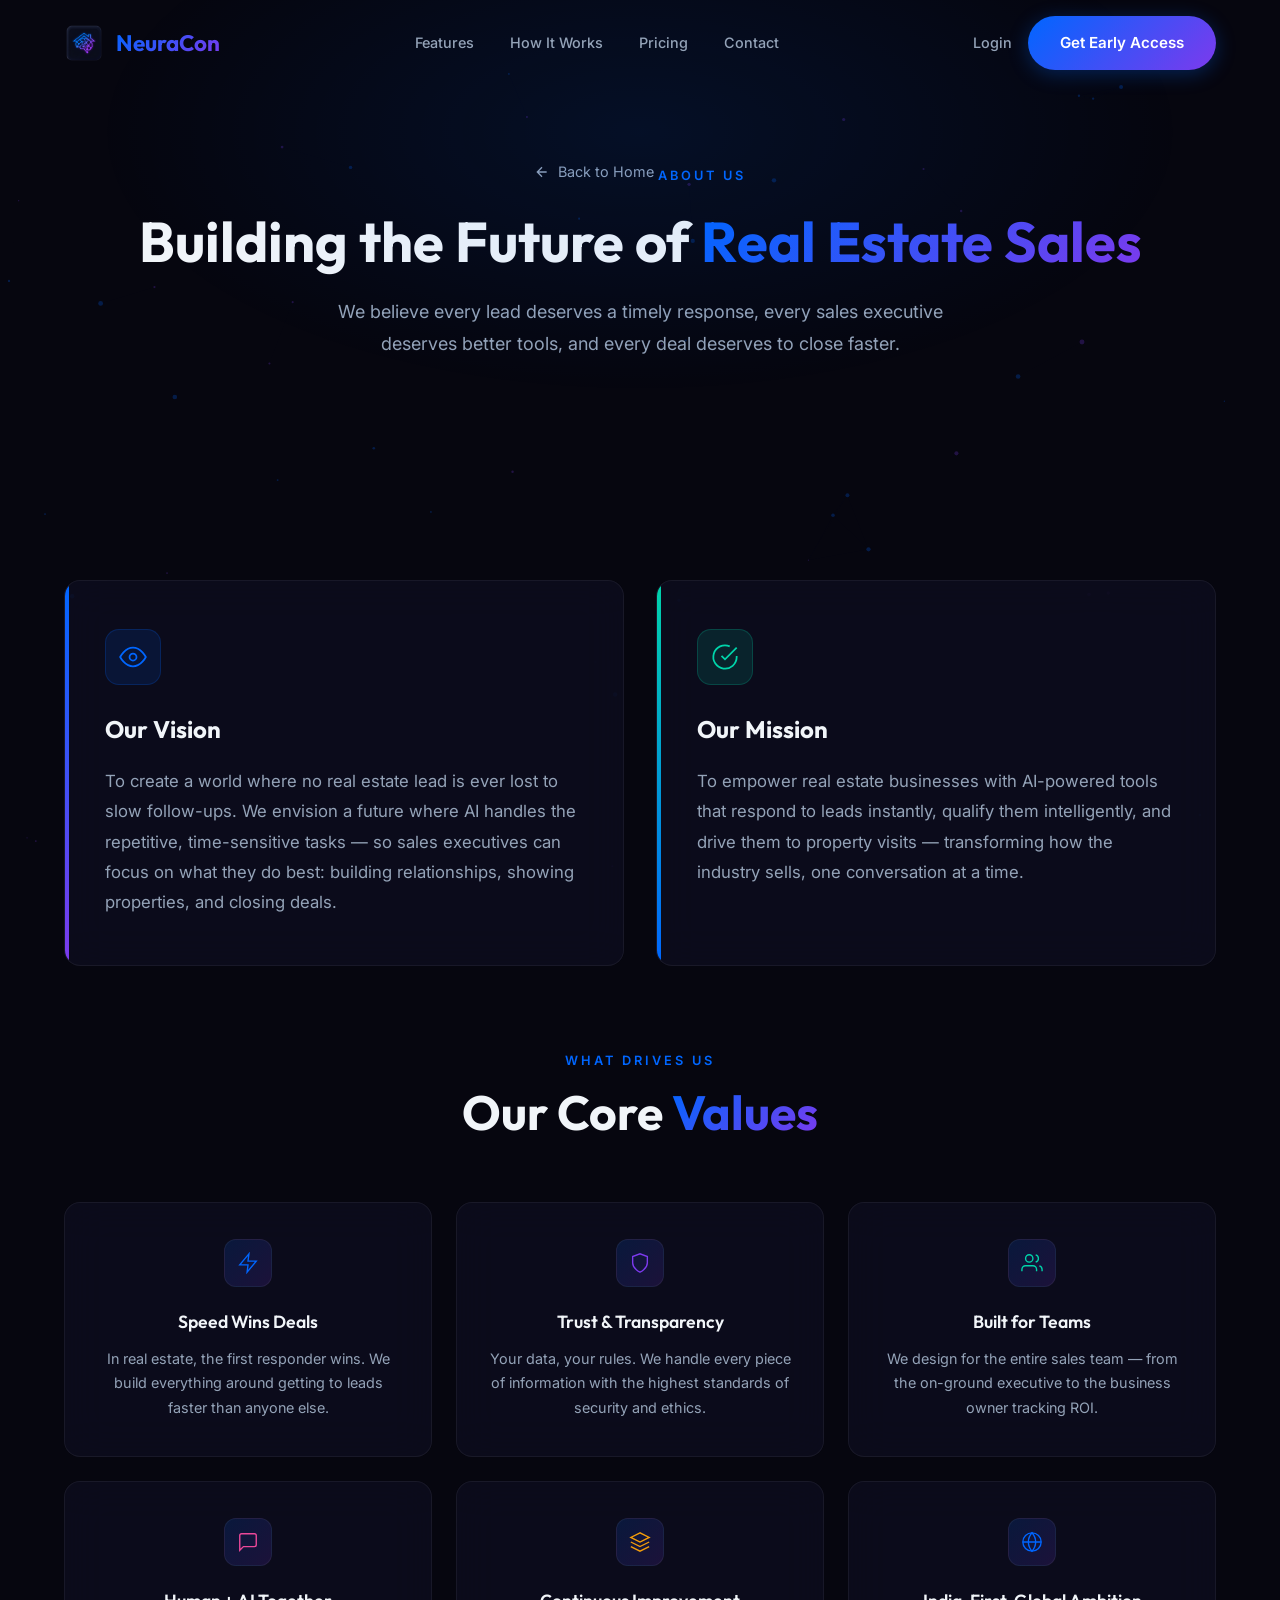
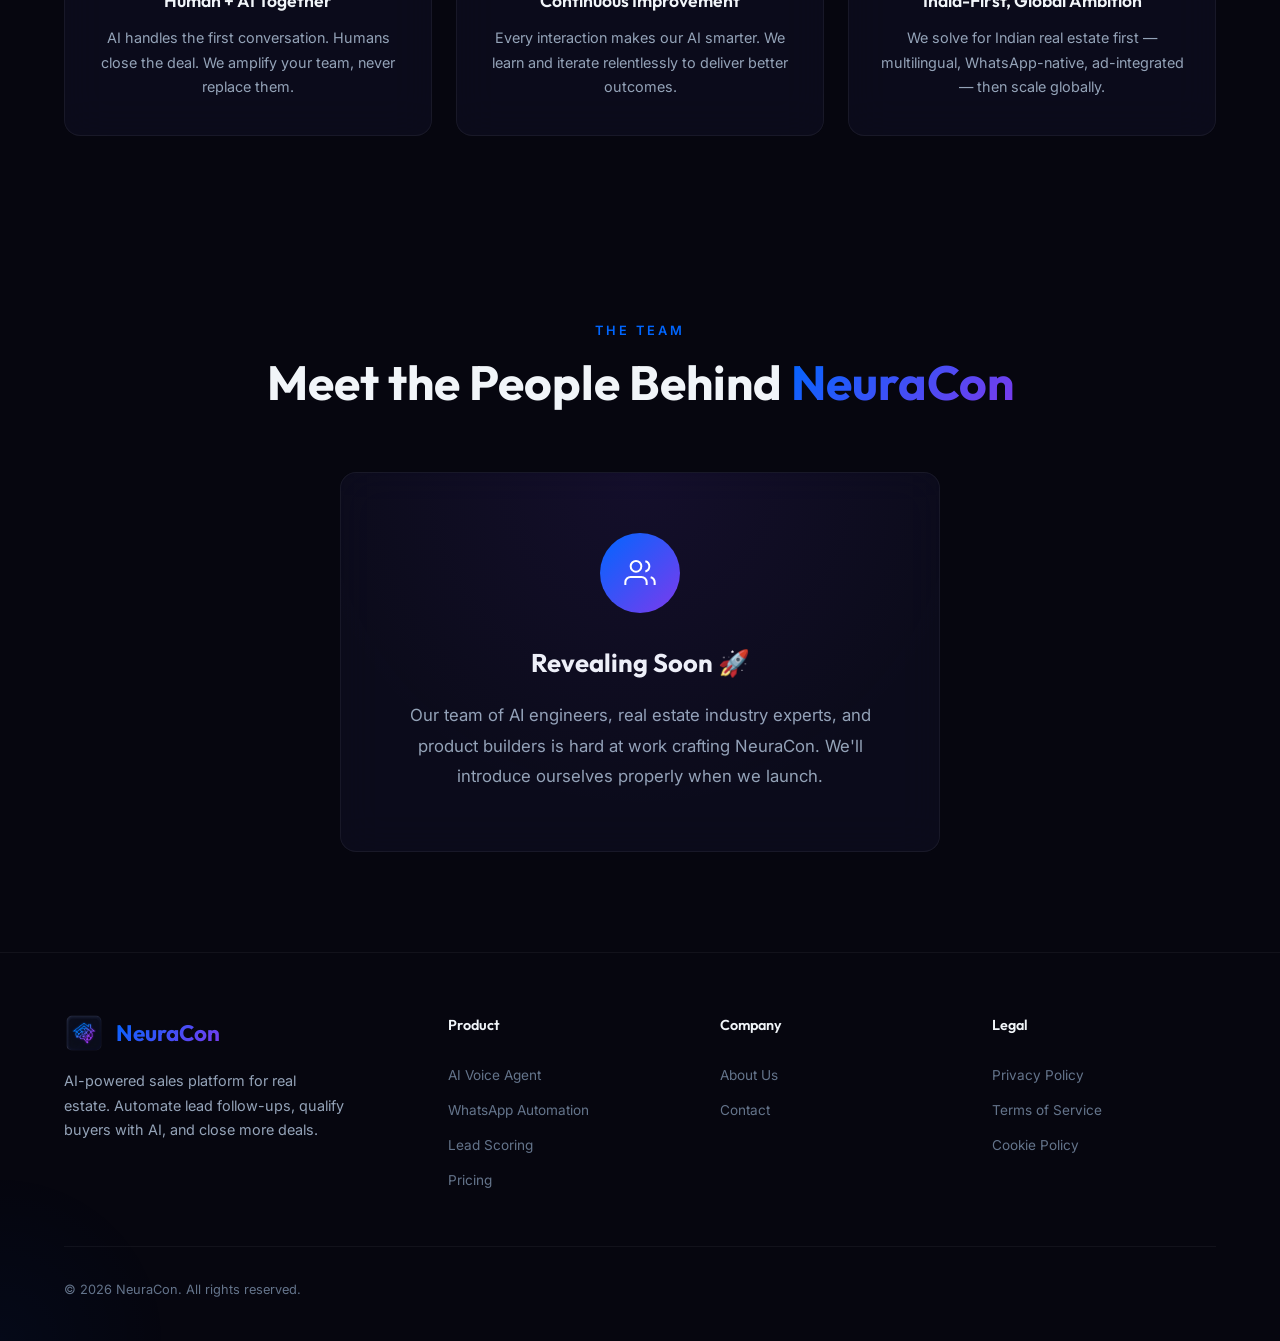
==== WebLanding/about.html @ cacf078b "v0.3 - added About Us, Privacy Policy, Terms, Cookie Policy pages, Formspree waitlist, Instagram ico" ====
<!DOCTYPE html>
<html lang="en">
<head>
  <meta charset="UTF-8">
  <meta name="viewport" content="width=device-width, initial-scale=1.0">
  <title>About Us — NeuraCon</title>
  <meta name="description" content="Learn about NeuraCon's vision, mission, and the team building the future of AI-powered real estate sales.">
  <meta name="theme-color" content="#06060f">
  <link rel="icon" type="image/png" href="assets/images/favicon.png">
  <link rel="preconnect" href="https://fonts.googleapis.com">
  <link rel="preconnect" href="https://fonts.gstatic.com" crossorigin>
  <link href="https://fonts.googleapis.com/css2?family=Inter:wght@400;500;600;700;800&family=Outfit:wght@400;500;600;700;800&display=swap" rel="stylesheet">
  <link rel="stylesheet" href="index.css">
  <style>
    .page-hero {
      padding: 160px 0 80px;
      text-align: center;
      position: relative;
      z-index: 2;
    }
    .page-hero::before {
      content: '';
      position: absolute;
      inset: 0;
      background: radial-gradient(ellipse at 50% 30%, rgba(0, 102, 255, 0.1) 0%, transparent 60%);
      pointer-events: none;
    }
    .about-section {
      padding: 80px 0;
      position: relative;
      z-index: 2;
    }
    .vm-grid {
      display: grid;
      grid-template-columns: 1fr 1fr;
      gap: 32px;
      margin-top: 60px;
    }
    .vm-card {
      padding: 48px 40px;
      position: relative;
      overflow: hidden;
    }
    .vm-card::before {
      content: '';
      position: absolute;
      top: 0;
      left: 0;
      width: 4px;
      height: 100%;
      border-radius: 2px;
    }
    .vm-card.vision::before {
      background: linear-gradient(180deg, var(--accent-blue), var(--accent-purple));
    }
    .vm-card.mission::before {
      background: linear-gradient(180deg, var(--accent-teal), var(--accent-blue));
    }
    .vm-icon {
      width: 56px;
      height: 56px;
      border-radius: 14px;
      display: flex;
      align-items: center;
      justify-content: center;
      margin-bottom: 24px;
    }
    .vm-card.vision .vm-icon {
      background: rgba(0, 102, 255, 0.12);
      border: 1px solid rgba(0, 102, 255, 0.2);
    }
    .vm-card.mission .vm-icon {
      background: rgba(0, 212, 170, 0.12);
      border: 1px solid rgba(0, 212, 170, 0.2);
    }
    .vm-card h3 {
      font-family: var(--font-display);
      font-size: 1.5rem;
      font-weight: 700;
      margin-bottom: 16px;
    }
    .vm-card p {
      color: var(--text-secondary);
      line-height: 1.8;
      font-size: 1.05rem;
    }
    .values-grid {
      display: grid;
      grid-template-columns: repeat(3, 1fr);
      gap: 24px;
      margin-top: 60px;
    }
    .value-card {
      padding: 36px 28px;
      text-align: center;
    }
    .value-icon {
      width: 48px;
      height: 48px;
      border-radius: 12px;
      background: var(--gradient-glow);
      border: 1px solid var(--bg-glass-border);
      display: flex;
      align-items: center;
      justify-content: center;
      margin: 0 auto 20px;
    }
    .value-card h4 {
      font-family: var(--font-display);
      font-size: 1.1rem;
      font-weight: 600;
      margin-bottom: 10px;
    }
    .value-card p {
      color: var(--text-secondary);
      font-size: 0.9rem;
      line-height: 1.7;
    }
    .team-section {
      padding: 100px 0;
      text-align: center;
      position: relative;
      z-index: 2;
    }
    .team-reveal-card {
      max-width: 600px;
      margin: 60px auto 0;
      padding: 60px 48px;
      text-align: center;
      position: relative;
      overflow: hidden;
    }
    .team-reveal-card::before {
      content: '';
      position: absolute;
      inset: 0;
      background: radial-gradient(circle at 50% 0%, rgba(124, 58, 237, 0.08) 0%, transparent 70%);
      pointer-events: none;
    }
    .team-pulse {
      width: 80px;
      height: 80px;
      border-radius: 50%;
      background: var(--gradient-primary);
      display: flex;
      align-items: center;
      justify-content: center;
      margin: 0 auto 28px;
      position: relative;
      animation: pulse 2s infinite;
    }
    .team-pulse svg {
      color: white;
    }
    .team-reveal-card h3 {
      font-family: var(--font-display);
      font-size: 1.6rem;
      font-weight: 700;
      margin-bottom: 16px;
    }
    .team-reveal-card p {
      color: var(--text-secondary);
      line-height: 1.8;
      font-size: 1.05rem;
    }
    .team-cta {
      margin-top: 32px;
    }
    .back-link {
      display: inline-flex;
      align-items: center;
      gap: 8px;
      color: var(--text-secondary);
      font-size: 0.9rem;
      margin-bottom: 24px;
      transition: var(--transition-fast);
    }
    .back-link:hover {
      color: var(--text-primary);
    }
    @media (max-width: 768px) {
      .vm-grid, .values-grid {
        grid-template-columns: 1fr;
      }
    }
  </style>
</head>
<body>

  <canvas id="particles-canvas"></canvas>

  <!-- NAVBAR -->
  <nav class="navbar" id="navbar">
    <div class="container">
      <a href="index.html" class="navbar-logo">
        <img src="assets/images/favicon.png" alt="NeuraCon Icon">
        <span class="gradient-text">NeuraCon</span>
      </a>
      <div class="nav-links" id="navLinks">
        <a href="index.html#features">Features</a>
        <a href="index.html#how-it-works">How It Works</a>
        <a href="index.html#pricing">Pricing</a>
        <a href="index.html#contact">Contact</a>
      </div>
      <div class="nav-cta">
        <a href="login.html" class="nav-login">Login</a>
        <a href="index.html#waitlist" class="btn btn-primary btn-sm">Get Early Access</a>
      </div>
      <div class="hamburger" id="hamburger" onclick="toggleMobile()">
        <span></span><span></span><span></span>
      </div>
    </div>
  </nav>

  <!-- PAGE HERO -->
  <section class="page-hero">
    <div class="container">
      <a href="index.html" class="back-link">
        <svg width="16" height="16" fill="none" stroke="currentColor" stroke-width="2" viewBox="0 0 24 24"><path d="M19 12H5M12 19l-7-7 7-7"/></svg>
        Back to Home
      </a>
      <span class="section-label">About Us</span>
      <h1 class="section-title" style="font-size: clamp(2.2rem, 4.5vw, 3.5rem);">Building the Future of <span class="gradient-text">Real Estate Sales</span></h1>
      <p class="section-subtitle" style="margin: 0 auto; max-width: 640px;">
        We believe every lead deserves a timely response, every sales executive deserves better tools, and every deal deserves to close faster.
      </p>
    </div>
  </section>

  <!-- VISION & MISSION -->
  <section class="about-section">
    <div class="container">
      <div class="vm-grid">
        <div class="vm-card glass-card vision">
          <div class="vm-icon">
            <svg width="28" height="28" fill="none" stroke="#0066FF" stroke-width="1.5" viewBox="0 0 24 24"><path d="M1 12s4-8 11-8 11 8 11 8-4 8-11 8-11-8-11-8z"/><circle cx="12" cy="12" r="3"/></svg>
          </div>
          <h3>Our Vision</h3>
          <p>To create a world where no real estate lead is ever lost to slow follow-ups. We envision a future where AI handles the repetitive, time-sensitive tasks — so sales executives can focus on what they do best: building relationships, showing properties, and closing deals.</p>
        </div>

        <div class="vm-card glass-card mission">
          <div class="vm-icon">
            <svg width="28" height="28" fill="none" stroke="#00D4AA" stroke-width="1.5" viewBox="0 0 24 24"><path d="M22 11.08V12a10 10 0 11-5.93-9.14"/><path d="M22 4L12 14.01l-3-3"/></svg>
          </div>
          <h3>Our Mission</h3>
          <p>To empower real estate businesses with AI-powered tools that respond to leads instantly, qualify them intelligently, and drive them to property visits — transforming how the industry sells, one conversation at a time.</p>
        </div>
      </div>
    </div>
  </section>

  <!-- CORE VALUES -->
  <section class="about-section" style="padding-top: 0;">
    <div class="container">
      <div style="text-align: center;">
        <span class="section-label">What Drives Us</span>
        <h2 class="section-title">Our Core <span class="gradient-text">Values</span></h2>
      </div>

      <div class="values-grid">
        <div class="value-card glass-card">
          <div class="value-icon">
            <svg width="22" height="22" fill="none" stroke="#0066FF" stroke-width="1.5" viewBox="0 0 24 24"><path d="M13 2L3 14h9l-1 8 10-12h-9l1-8z"/></svg>
          </div>
          <h4>Speed Wins Deals</h4>
          <p>In real estate, the first responder wins. We build everything around getting to leads faster than anyone else.</p>
        </div>

        <div class="value-card glass-card">
          <div class="value-icon">
            <svg width="22" height="22" fill="none" stroke="#7C3AED" stroke-width="1.5" viewBox="0 0 24 24"><path d="M12 22s8-4 8-10V5l-8-3-8 3v7c0 6 8 10 8 10z"/></svg>
          </div>
          <h4>Trust & Transparency</h4>
          <p>Your data, your rules. We handle every piece of information with the highest standards of security and ethics.</p>
        </div>

        <div class="value-card glass-card">
          <div class="value-icon">
            <svg width="22" height="22" fill="none" stroke="#00D4AA" stroke-width="1.5" viewBox="0 0 24 24"><path d="M17 21v-2a4 4 0 00-4-4H5a4 4 0 00-4 4v2"/><circle cx="9" cy="7" r="4"/><path d="M23 21v-2a4 4 0 00-3-3.87M16 3.13a4 4 0 010 7.75"/></svg>
          </div>
          <h4>Built for Teams</h4>
          <p>We design for the entire sales team — from the on-ground executive to the business owner tracking ROI.</p>
        </div>

        <div class="value-card glass-card">
          <div class="value-icon">
            <svg width="22" height="22" fill="none" stroke="#EC4899" stroke-width="1.5" viewBox="0 0 24 24"><path d="M21 15a2 2 0 01-2 2H7l-4 4V5a2 2 0 012-2h14a2 2 0 012 2z"/></svg>
          </div>
          <h4>Human + AI Together</h4>
          <p>AI handles the first conversation. Humans close the deal. We amplify your team, never replace them.</p>
        </div>

        <div class="value-card glass-card">
          <div class="value-icon">
            <svg width="22" height="22" fill="none" stroke="#F59E0B" stroke-width="1.5" viewBox="0 0 24 24"><path d="M12 2L2 7l10 5 10-5-10-5zM2 17l10 5 10-5M2 12l10 5 10-5"/></svg>
          </div>
          <h4>Continuous Improvement</h4>
          <p>Every interaction makes our AI smarter. We learn and iterate relentlessly to deliver better outcomes.</p>
        </div>

        <div class="value-card glass-card">
          <div class="value-icon">
            <svg width="22" height="22" fill="none" stroke="#0066FF" stroke-width="1.5" viewBox="0 0 24 24"><path d="M12 22c5.523 0 10-4.477 10-10S17.523 2 12 2 2 6.477 2 12s4.477 10 10 10z"/><path d="M2 12h20M12 2a15.3 15.3 0 014 10 15.3 15.3 0 01-4 10 15.3 15.3 0 01-4-10 15.3 15.3 0 014-10z"/></svg>
          </div>
          <h4>India-First, Global Ambition</h4>
          <p>We solve for Indian real estate first — multilingual, WhatsApp-native, ad-integrated — then scale globally.</p>
        </div>
      </div>
    </div>
  </section>

  <!-- TEAM -->
  <section class="team-section">
    <div class="container">
      <span class="section-label">The Team</span>
      <h2 class="section-title">Meet the People Behind <span class="gradient-text">NeuraCon</span></h2>

      <div class="team-reveal-card glass-card">
        <div class="team-pulse">
          <svg width="32" height="32" fill="none" stroke="white" stroke-width="1.5" viewBox="0 0 24 24"><path d="M17 21v-2a4 4 0 00-4-4H5a4 4 0 00-4 4v2"/><circle cx="9" cy="7" r="4"/><path d="M23 21v-2a4 4 0 00-3-3.87M16 3.13a4 4 0 010 7.75"/></svg>
        </div>
        <h3>Revealing Soon 🚀</h3>
        <p>Our team of AI engineers, real estate industry experts, and product builders is hard at work crafting NeuraCon. We'll introduce ourselves properly when we launch.</p>
      </div>
    </div>
  </section>

  <!-- FOOTER -->
  <footer class="footer" id="contact">
    <div class="container">
      <div class="footer-grid">
        <div class="footer-brand">
          <a href="index.html" class="navbar-logo">
            <img src="assets/images/favicon.png" alt="NeuraCon Icon">
            <span class="gradient-text">NeuraCon</span>
          </a>
          <p>AI-powered sales platform for real estate. Automate lead follow-ups, qualify buyers with AI, and close more deals.</p>
        </div>
        <div class="footer-col">
          <h4>Product</h4>
          <a href="index.html#features">AI Voice Agent</a>
          <a href="index.html#features">WhatsApp Automation</a>
          <a href="index.html#features">Lead Scoring</a>
          <a href="index.html#pricing">Pricing</a>
        </div>
        <div class="footer-col">
          <h4>Company</h4>
          <a href="about.html">About Us</a>
          <a href="index.html#contact">Contact</a>
        </div>
        <div class="footer-col">
          <h4>Legal</h4>
          <a href="privacy.html">Privacy Policy</a>
          <a href="terms.html">Terms of Service</a>
          <a href="cookie.html">Cookie Policy</a>
        </div>
      </div>
      <div class="footer-bottom">
        <p>&copy; 2026 NeuraCon. All rights reserved.</p>
      </div>
    </div>
  </footer>

  <script src="script.js"></script>
</body>
</html>
---- WebLanding/index.css ----
/* ================================================
   NeuraCon Landing Page — Design System & Styles
   ================================================ */

/* ---- CSS Reset & Base ---- */
*, *::before, *::after {
  margin: 0;
  padding: 0;
  box-sizing: border-box;
}

:root {
  /* Colors */
  --bg-primary: #06060f;
  --bg-secondary: #0d0d1a;
  --bg-card: rgba(15, 15, 35, 0.6);
  --bg-card-hover: rgba(25, 25, 55, 0.8);
  --bg-glass: rgba(255, 255, 255, 0.03);
  --bg-glass-border: rgba(255, 255, 255, 0.06);

  --accent-blue: #0066FF;
  --accent-purple: #7C3AED;
  --accent-teal: #00D4AA;
  --accent-pink: #EC4899;

  --gradient-primary: linear-gradient(135deg, #0066FF, #7C3AED);
  --gradient-glow: linear-gradient(135deg, rgba(0, 102, 255, 0.15), rgba(124, 58, 237, 0.15));
  --gradient-teal: linear-gradient(135deg, #00D4AA, #0066FF);
  --gradient-hero: radial-gradient(ellipse at 30% 20%, rgba(0, 102, 255, 0.12) 0%, transparent 50%),
                    radial-gradient(ellipse at 70% 60%, rgba(124, 58, 237, 0.08) 0%, transparent 50%);

  --text-primary: #F1F5F9;
  --text-secondary: #94A3B8;
  --text-muted: #64748B;
  --text-accent: #818CF8;

  /* Typography */
  --font-main: 'Inter', -apple-system, BlinkMacSystemFont, sans-serif;
  --font-display: 'Outfit', 'Inter', sans-serif;

  /* Spacing */
  --section-gap: 120px;
  --container-width: 1200px;
  --border-radius: 16px;
  --border-radius-sm: 8px;
  --border-radius-lg: 24px;

  /* Transitions */
  --transition-fast: 0.2s cubic-bezier(0.4, 0, 0.2, 1);
  --transition-smooth: 0.4s cubic-bezier(0.4, 0, 0.2, 1);
  --transition-spring: 0.6s cubic-bezier(0.34, 1.56, 0.64, 1);
}

html {
  scroll-behavior: smooth;
  font-size: 16px;
}

body {
  font-family: var(--font-main);
  background: var(--bg-primary);
  color: var(--text-primary);
  line-height: 1.7;
  overflow-x: hidden;
  -webkit-font-smoothing: antialiased;
  -moz-osx-font-smoothing: grayscale;
}

a {
  color: inherit;
  text-decoration: none;
}

img {
  max-width: 100%;
  display: block;
}

ul { list-style: none; }

/* ---- Utility ---- */
.container {
  max-width: var(--container-width);
  margin: 0 auto;
  padding: 0 24px;
}

.gradient-text {
  background: var(--gradient-primary);
  -webkit-background-clip: text;
  -webkit-text-fill-color: transparent;
  background-clip: text;
}

.section-label {
  font-size: 0.8rem;
  font-weight: 600;
  letter-spacing: 3px;
  text-transform: uppercase;
  color: var(--accent-blue);
  margin-bottom: 12px;
  display: inline-block;
}

.section-title {
  font-family: var(--font-display);
  font-size: clamp(2rem, 4vw, 3rem);
  font-weight: 700;
  line-height: 1.2;
  margin-bottom: 20px;
}

.section-subtitle {
  font-size: 1.125rem;
  color: var(--text-secondary);
  max-width: 600px;
  line-height: 1.8;
}

/* ---- Glass Card ---- */
.glass-card {
  background: var(--bg-card);
  border: 1px solid var(--bg-glass-border);
  border-radius: var(--border-radius);
  backdrop-filter: blur(20px);
  -webkit-backdrop-filter: blur(20px);
  transition: var(--transition-smooth);
}

.glass-card:hover {
  background: var(--bg-card-hover);
  border-color: rgba(255, 255, 255, 0.1);
  transform: translateY(-4px);
  box-shadow: 0 20px 60px rgba(0, 0, 0, 0.3),
              0 0 40px rgba(0, 102, 255, 0.05);
}

/* ---- Buttons ---- */
.btn {
  display: inline-flex;
  align-items: center;
  gap: 8px;
  padding: 14px 32px;
  border-radius: 50px;
  font-family: var(--font-main);
  font-size: 0.95rem;
  font-weight: 600;
  cursor: pointer;
  border: none;
  transition: var(--transition-smooth);
  position: relative;
  overflow: hidden;
}

.btn-primary {
  background: var(--gradient-primary);
  color: white;
  box-shadow: 0 4px 20px rgba(0, 102, 255, 0.3);
}

.btn-primary:hover {
  transform: translateY(-2px);
  box-shadow: 0 8px 30px rgba(0, 102, 255, 0.5);
}

.btn-primary::after {
  content: '';
  position: absolute;
  inset: 0;
  background: linear-gradient(135deg, rgba(255,255,255,0.1), transparent);
  opacity: 0;
  transition: var(--transition-fast);
}

.btn-primary:hover::after {
  opacity: 1;
}

.btn-secondary {
  background: transparent;
  color: var(--text-primary);
  border: 1px solid rgba(255, 255, 255, 0.15);
}

.btn-secondary:hover {
  border-color: var(--accent-blue);
  background: rgba(0, 102, 255, 0.08);
  transform: translateY(-2px);
}

/* ================================================
   NAVBAR
   ================================================ */
.navbar {
  position: fixed;
  top: 0;
  left: 0;
  right: 0;
  z-index: 1000;
  padding: 16px 0;
  transition: var(--transition-smooth);
}

.navbar.scrolled {
  background: rgba(6, 6, 15, 0.85);
  backdrop-filter: blur(20px);
  -webkit-backdrop-filter: blur(20px);
  border-bottom: 1px solid rgba(255, 255, 255, 0.05);
  padding: 12px 0;
}

.navbar .container {
  display: flex;
  align-items: center;
  justify-content: space-between;
}

.navbar-logo {
  display: flex;
  align-items: center;
  gap: 12px;
}

.navbar-logo img {
  height: 40px;
  width: auto;
}

.navbar-logo span {
  font-family: var(--font-display);
  font-size: 1.4rem;
  font-weight: 700;
}

.nav-links {
  display: flex;
  align-items: center;
  gap: 36px;
}

.nav-links a {
  font-size: 0.9rem;
  font-weight: 500;
  color: var(--text-secondary);
  transition: var(--transition-fast);
  position: relative;
}

.nav-links a:hover {
  color: var(--text-primary);
}

.nav-links a::after {
  content: '';
  position: absolute;
  bottom: -4px;
  left: 0;
  width: 0;
  height: 2px;
  background: var(--gradient-primary);
  transition: var(--transition-smooth);
  border-radius: 1px;
}

.nav-links a:hover::after {
  width: 100%;
}

.nav-cta {
  display: flex;
  align-items: center;
  gap: 16px;
}

.nav-login {
  font-size: 0.9rem;
  font-weight: 500;
  color: var(--text-secondary);
  transition: var(--transition-fast);
}

.nav-login:hover {
  color: var(--text-primary);
}

.hamburger {
  display: none;
  flex-direction: column;
  gap: 5px;
  cursor: pointer;
  padding: 4px;
}

.hamburger span {
  width: 24px;
  height: 2px;
  background: var(--text-primary);
  border-radius: 2px;
  transition: var(--transition-fast);
}

/* ================================================
   HERO
   ================================================ */
.hero {
  min-height: 100vh;
  display: flex;
  align-items: center;
  position: relative;
  padding: 120px 0 80px;
  overflow: hidden;
}

.hero::before {
  content: '';
  position: absolute;
  inset: 0;
  background: var(--gradient-hero);
  pointer-events: none;
}

.hero-grid {
  display: grid;
  grid-template-columns: 1fr 1fr;
  gap: 60px;
  align-items: center;
  position: relative;
  z-index: 2;
}

.hero-badge {
  display: inline-flex;
  align-items: center;
  gap: 8px;
  padding: 6px 16px 6px 6px;
  background: rgba(0, 102, 255, 0.08);
  border: 1px solid rgba(0, 102, 255, 0.2);
  border-radius: 50px;
  font-size: 0.8rem;
  font-weight: 500;
  color: var(--accent-blue);
  margin-bottom: 24px;
  animation: fadeInUp 0.6s ease-out;
}

.hero-badge-dot {
  width: 8px;
  height: 8px;
  border-radius: 50%;
  background: var(--accent-teal);
  animation: pulse 2s infinite;
}

.hero-title {
  font-family: var(--font-display);
  font-size: clamp(2.5rem, 5vw, 4rem);
  font-weight: 800;
  line-height: 1.1;
  margin-bottom: 24px;
  animation: fadeInUp 0.6s ease-out 0.1s both;
}

.hero-title .line {
  display: block;
}

.hero-description {
  font-size: 1.15rem;
  color: var(--text-secondary);
  line-height: 1.8;
  margin-bottom: 40px;
  max-width: 520px;
  animation: fadeInUp 0.6s ease-out 0.2s both;
}

.hero-actions {
  display: flex;
  align-items: center;
  gap: 16px;
  margin-bottom: 48px;
  animation: fadeInUp 0.6s ease-out 0.3s both;
}

.hero-stats {
  display: flex;
  gap: 40px;
  animation: fadeInUp 0.6s ease-out 0.4s both;
}

.hero-stat {
  text-align: left;
}

.hero-stat-value {
  font-family: var(--font-display);
  font-size: 1.8rem;
  font-weight: 700;
  background: var(--gradient-primary);
  -webkit-background-clip: text;
  -webkit-text-fill-color: transparent;
  background-clip: text;
}

.hero-stat-label {
  font-size: 0.8rem;
  color: var(--text-muted);
  margin-top: 2px;
}

/* Hero Visual */
.hero-visual {
  position: relative;
  animation: fadeInRight 0.8s ease-out 0.3s both;
}

.hero-visual img {
  width: 100%;
  border-radius: var(--border-radius-lg);
  border: 1px solid var(--bg-glass-border);
  box-shadow: 0 40px 80px rgba(0, 0, 0, 0.5),
              0 0 60px rgba(0, 102, 255, 0.08);
}

.hero-visual::before {
  content: '';
  position: absolute;
  top: -20%;
  right: -20%;
  width: 140%;
  height: 140%;
  background: radial-gradient(circle, rgba(0, 102, 255, 0.08) 0%, transparent 60%);
  pointer-events: none;
  z-index: -1;
}

/* Floating badge on hero image */
.hero-float-badge {
  position: absolute;
  padding: 12px 20px;
  border-radius: var(--border-radius);
  font-size: 0.85rem;
  font-weight: 600;
  animation: float 4s ease-in-out infinite;
}

.hero-float-badge.badge-1 {
  top: 10%;
  right: -10%;
  background: rgba(0, 212, 170, 0.12);
  border: 1px solid rgba(0, 212, 170, 0.25);
  color: var(--accent-teal);
}

.hero-float-badge.badge-2 {
  bottom: 15%;
  left: -8%;
  background: rgba(124, 58, 237, 0.12);
  border: 1px solid rgba(124, 58, 237, 0.25);
  color: #A78BFA;
  animation-delay: 1.5s;
}

/* ================================================
   PARTICLES CANVAS
   ================================================ */
#particles-canvas {
  position: fixed;
  top: 0;
  left: 0;
  width: 100%;
  height: 100%;
  pointer-events: none;
  z-index: 0;
  opacity: 0.4;
}

/* ================================================
   PAIN POINTS
   ================================================ */
.pain-points {
  padding: var(--section-gap) 0;
  position: relative;
  z-index: 2;
}

.pain-grid {
  display: grid;
  grid-template-columns: repeat(3, 1fr);
  gap: 24px;
  margin-top: 60px;
}

.pain-card {
  padding: 40px 32px;
  text-align: center;
  position: relative;
  overflow: hidden;
}

.pain-card::before {
  content: '';
  position: absolute;
  top: 0;
  left: 50%;
  transform: translateX(-50%);
  width: 60px;
  height: 3px;
  background: var(--gradient-primary);
  border-radius: 2px;
  opacity: 0;
  transition: var(--transition-smooth);
}

.pain-card:hover::before {
  opacity: 1;
}

.pain-icon {
  width: 64px;
  height: 64px;
  border-radius: 16px;
  display: flex;
  align-items: center;
  justify-content: center;
  margin: 0 auto 24px;
  font-size: 1.6rem;
  background: var(--gradient-glow);
  border: 1px solid var(--bg-glass-border);
}

.pain-card h3 {
  font-family: var(--font-display);
  font-size: 1.2rem;
  font-weight: 600;
  margin-bottom: 12px;
}

.pain-card p {
  font-size: 0.95rem;
  color: var(--text-secondary);
  line-height: 1.7;
}

/* ================================================
   FEATURES
   ================================================ */
.features {
  padding: var(--section-gap) 0;
  position: relative;
  z-index: 2;
}

.features-header {
  text-align: center;
  margin-bottom: 80px;
}

.features-header .section-subtitle {
  margin: 0 auto;
}

.features-grid {
  display: grid;
  grid-template-columns: repeat(2, 1fr);
  gap: 24px;
}

.feature-card {
  padding: 40px;
  display: flex;
  gap: 24px;
  align-items: flex-start;
}

.feature-icon {
  flex-shrink: 0;
  width: 56px;
  height: 56px;
  border-radius: 14px;
  display: flex;
  align-items: center;
  justify-content: center;
  font-size: 1.5rem;
}

.feature-icon.blue { background: rgba(0, 102, 255, 0.12); border: 1px solid rgba(0, 102, 255, 0.2); }
.feature-icon.purple { background: rgba(124, 58, 237, 0.12); border: 1px solid rgba(124, 58, 237, 0.2); }
.feature-icon.teal { background: rgba(0, 212, 170, 0.12); border: 1px solid rgba(0, 212, 170, 0.2); }
.feature-icon.pink { background: rgba(236, 72, 153, 0.12); border: 1px solid rgba(236, 72, 153, 0.2); }

.feature-content h3 {
  font-family: var(--font-display);
  font-size: 1.2rem;
  font-weight: 600;
  margin-bottom: 8px;
}

.feature-content p {
  font-size: 0.95rem;
  color: var(--text-secondary);
  line-height: 1.7;
}

.feature-content .feature-tag {
  display: inline-block;
  margin-top: 12px;
  padding: 4px 12px;
  border-radius: 50px;
  font-size: 0.75rem;
  font-weight: 600;
  letter-spacing: 0.5px;
}

.feature-tag.blue { background: rgba(0, 102, 255, 0.1); color: var(--accent-blue); }
.feature-tag.purple { background: rgba(124, 58, 237, 0.1); color: #A78BFA; }
.feature-tag.teal { background: rgba(0, 212, 170, 0.1); color: var(--accent-teal); }
.feature-tag.pink { background: rgba(236, 72, 153, 0.1); color: var(--accent-pink); }

.feature-card-wide {
  grid-column: 1 / -1;
  background: linear-gradient(135deg, rgba(245, 158, 11, 0.03), rgba(15, 15, 35, 0.6)) !important;
  border-color: rgba(245, 158, 11, 0.15) !important;
}

.feature-card-wide:hover {
  border-color: rgba(245, 158, 11, 0.3) !important;
  box-shadow: 0 20px 60px rgba(0, 0, 0, 0.3), 0 0 40px rgba(245, 158, 11, 0.05);
}

/* ================================================
   HOW IT WORKS
   ================================================ */
.how-it-works {
  padding: var(--section-gap) 0;
  position: relative;
  z-index: 2;
}

.how-header {
  text-align: center;
  margin-bottom: 80px;
}

.how-header .section-subtitle {
  margin: 0 auto;
}

.steps-container {
  display: grid;
  grid-template-columns: repeat(3, 1fr);
  gap: 32px;
  position: relative;
}

.steps-container.steps-4 {
  grid-template-columns: repeat(4, 1fr);
  gap: 24px;
}

.steps-container::before {
  content: '';
  position: absolute;
  top: 44px;
  left: 12.5%;
  right: 12.5%;
  height: 2px;
  background: linear-gradient(90deg, var(--accent-blue), var(--accent-purple), var(--accent-teal), var(--accent-blue));
  opacity: 0.3;
}

.step-card {
  text-align: center;
  padding: 40px 32px;
  position: relative;
}

.step-number {
  width: 56px;
  height: 56px;
  border-radius: 50%;
  display: flex;
  align-items: center;
  justify-content: center;
  margin: 0 auto 28px;
  font-family: var(--font-display);
  font-size: 1.2rem;
  font-weight: 700;
  background: var(--gradient-primary);
  color: white;
  position: relative;
  z-index: 3;
  box-shadow: 0 4px 20px rgba(0, 102, 255, 0.3);
}

.step-card h3 {
  font-family: var(--font-display);
  font-size: 1.15rem;
  font-weight: 600;
  margin-bottom: 12px;
}

.step-card p {
  font-size: 0.95rem;
  color: var(--text-secondary);
  line-height: 1.7;
}

/* ================================================
   INTEGRATIONS
   ================================================ */
.integrations {
  padding: var(--section-gap) 0;
  position: relative;
  z-index: 2;
  text-align: center;
}

.integrations-subtitle {
  margin: 0 auto;
}

.integration-logos {
  display: flex;
  justify-content: center;
  align-items: center;
  gap: 48px;
  margin-top: 60px;
  flex-wrap: wrap;
}

.integration-item {
  display: flex;
  flex-direction: column;
  align-items: center;
  gap: 12px;
  padding: 24px 32px;
  border-radius: var(--border-radius);
  background: var(--bg-glass);
  border: 1px solid var(--bg-glass-border);
  transition: var(--transition-smooth);
  min-width: 120px;
}

.integration-item:hover {
  border-color: rgba(255, 255, 255, 0.1);
  transform: translateY(-4px);
  box-shadow: 0 10px 30px rgba(0, 0, 0, 0.2);
}

.integration-item .int-icon {
  font-size: 2rem;
}

.integration-item .int-icon-svg {
  width: 32px;
  height: 32px;
  flex-shrink: 0;
}

.integration-item span {
  font-size: 0.85rem;
  font-weight: 500;
  color: var(--text-secondary);
}

/* ================================================
   PRICING TEASER
   ================================================ */
.pricing {
  padding: var(--section-gap) 0;
  position: relative;
  z-index: 2;
}

.pricing-header {
  text-align: center;
  margin-bottom: 80px;
}

.pricing-header .section-subtitle {
  margin: 0 auto;
}

.pricing-grid {
  display: grid;
  grid-template-columns: repeat(3, 1fr);
  gap: 24px;
}

.pricing-card {
  padding: 40px;
  text-align: center;
  position: relative;
  overflow: hidden;
}

.pricing-card.featured {
  border-color: rgba(0, 102, 255, 0.3);
  background: rgba(0, 102, 255, 0.04);
}

.pricing-card.featured::before {
  content: 'MOST POPULAR';
  position: absolute;
  top: 16px;
  right: -32px;
  padding: 4px 40px;
  background: var(--gradient-primary);
  color: white;
  font-size: 0.7rem;
  font-weight: 700;
  letter-spacing: 1px;
  transform: rotate(45deg);
}

.pricing-plan-name {
  font-family: var(--font-display);
  font-size: 1.4rem;
  font-weight: 600;
  margin-bottom: 8px;
}

.pricing-price {
  font-family: var(--font-display);
  font-size: 2.4rem;
  font-weight: 700;
  margin: 20px 0;
  position: relative;
}

.pricing-price .coming-soon-overlay {
  position: absolute;
  inset: -6px -12px;
  background: rgba(6, 6, 15, 0.7);
  backdrop-filter: blur(8px);
  border-radius: 8px;
  display: flex;
  align-items: center;
  justify-content: center;
  font-size: 0.85rem;
  font-weight: 600;
  letter-spacing: 2px;
  text-transform: uppercase;
  color: var(--accent-teal);
  border: 1px dashed rgba(0, 212, 170, 0.3);
}

.pricing-features {
  margin: 24px 0;
  text-align: left;
}

.pricing-features li {
  padding: 8px 0;
  font-size: 0.9rem;
  color: var(--text-secondary);
  display: flex;
  align-items: center;
  gap: 10px;
}

.pricing-features li::before {
  content: '✓';
  color: var(--accent-teal);
  font-weight: 700;
  font-size: 0.85rem;
}

.pricing-card .btn {
  width: 100%;
  justify-content: center;
  margin-top: 16px;
}

/* ================================================
   CTA / WAITLIST
   ================================================ */
.cta-section {
  padding: var(--section-gap) 0;
  position: relative;
  z-index: 2;
}

.cta-inner {
  text-align: center;
  padding: 80px 60px;
  border-radius: var(--border-radius-lg);
  background: var(--gradient-glow);
  border: 1px solid var(--bg-glass-border);
  position: relative;
  overflow: hidden;
}

.cta-inner::before {
  content: '';
  position: absolute;
  top: -50%;
  left: -50%;
  width: 200%;
  height: 200%;
  background: radial-gradient(circle at 50% 50%, rgba(0, 102, 255, 0.06) 0%, transparent 50%);
  animation: rotateSlow 20s linear infinite;
  pointer-events: none;
}

.cta-inner .section-title {
  position: relative;
  z-index: 2;
}

.cta-inner .section-subtitle {
  margin: 0 auto 40px;
  position: relative;
  z-index: 2;
}

.waitlist-form {
  display: flex;
  justify-content: center;
  gap: 12px;
  max-width: 480px;
  margin: 0 auto;
  position: relative;
  z-index: 2;
}

.waitlist-form input {
  flex: 1;
  padding: 14px 24px;
  border-radius: 50px;
  border: 1px solid rgba(255, 255, 255, 0.1);
  background: rgba(255, 255, 255, 0.05);
  color: var(--text-primary);
  font-family: var(--font-main);
  font-size: 0.95rem;
  outline: none;
  transition: var(--transition-fast);
}

.waitlist-form input::placeholder {
  color: var(--text-muted);
}

.waitlist-form input:focus {
  border-color: var(--accent-blue);
  background: rgba(0, 102, 255, 0.05);
  box-shadow: 0 0 20px rgba(0, 102, 255, 0.1);
}

.waitlist-success {
  display: none;
  align-items: center;
  justify-content: center;
  gap: 8px;
  color: var(--accent-teal);
  font-weight: 600;
  font-size: 1rem;
  margin-top: 16px;
  position: relative;
  z-index: 2;
}

.waitlist-success.show {
  display: flex;
  animation: fadeInUp 0.5s ease-out;
}

/* ================================================
   FOOTER
   ================================================ */
.footer {
  padding: 60px 0 40px;
  border-top: 1px solid rgba(255, 255, 255, 0.05);
  position: relative;
  z-index: 2;
}

.footer-grid {
  display: grid;
  grid-template-columns: 1.5fr 1fr 1fr 1fr;
  gap: 48px;
  margin-bottom: 48px;
}

.footer-brand p {
  font-size: 0.9rem;
  color: var(--text-secondary);
  margin-top: 16px;
  line-height: 1.7;
  max-width: 280px;
}

.footer-brand .navbar-logo {
  margin-bottom: 4px;
}

.footer-col h4 {
  font-family: var(--font-display);
  font-size: 0.9rem;
  font-weight: 600;
  margin-bottom: 20px;
  color: var(--text-primary);
}

.footer-col a {
  display: block;
  font-size: 0.85rem;
  color: var(--text-muted);
  padding: 6px 0;
  transition: var(--transition-fast);
}

.footer-col a:hover {
  color: var(--text-primary);
  transform: translateX(4px);
}

.footer-bottom {
  display: flex;
  justify-content: space-between;
  align-items: center;
  padding-top: 32px;
  border-top: 1px solid rgba(255, 255, 255, 0.05);
}

.footer-bottom p {
  font-size: 0.8rem;
  color: var(--text-muted);
}

.footer-socials {
  display: flex;
  gap: 16px;
}

.footer-socials a {
  width: 36px;
  height: 36px;
  border-radius: 50%;
  display: flex;
  align-items: center;
  justify-content: center;
  background: rgba(255, 255, 255, 0.05);
  border: 1px solid rgba(255, 255, 255, 0.08);
  font-size: 0.9rem;
  transition: var(--transition-smooth);
}

.footer-socials a:hover {
  background: rgba(0, 102, 255, 0.15);
  border-color: rgba(0, 102, 255, 0.3);
  transform: translateY(-2px);
}

/* ================================================
   LOGIN PAGE
   ================================================ */
.login-page {
  min-height: 100vh;
  display: flex;
  align-items: center;
  justify-content: center;
  background: var(--bg-primary);
  position: relative;
  overflow: hidden;
}

.login-page::before {
  content: '';
  position: absolute;
  inset: 0;
  background: var(--gradient-hero);
  pointer-events: none;
}

.login-card {
  width: 100%;
  max-width: 440px;
  padding: 48px;
  position: relative;
  z-index: 2;
  text-align: center;
}

.login-card .navbar-logo {
  justify-content: center;
  margin-bottom: 32px;
}

.login-card .navbar-logo img {
  height: 48px;
}

.login-card .navbar-logo span {
  font-size: 1.6rem;
}

.login-coming-soon {
  padding: 12px 24px;
  background: rgba(0, 212, 170, 0.08);
  border: 1px solid rgba(0, 212, 170, 0.2);
  border-radius: 50px;
  color: var(--accent-teal);
  font-size: 0.85rem;
  font-weight: 600;
  letter-spacing: 2px;
  text-transform: uppercase;
  margin-bottom: 32px;
  display: inline-block;
}

.login-form-group {
  margin-bottom: 16px;
}

.login-form-group input {
  width: 100%;
  padding: 14px 20px;
  border-radius: var(--border-radius-sm);
  border: 1px solid rgba(255, 255, 255, 0.08);
  background: rgba(255, 255, 255, 0.03);
  color: var(--text-muted);
  font-family: var(--font-main);
  font-size: 0.95rem;
  outline: none;
  cursor: not-allowed;
  opacity: 0.5;
}

.login-submit {
  width: 100%;
  margin-top: 8px;
  opacity: 0.5;
  cursor: not-allowed;
}

.login-message {
  margin-top: 24px;
  font-size: 0.9rem;
  color: var(--text-secondary);
  line-height: 1.7;
}

.login-back {
  display: inline-flex;
  align-items: center;
  gap: 8px;
  margin-top: 24px;
  font-size: 0.85rem;
  color: var(--accent-blue);
  transition: var(--transition-fast);
}

.login-back:hover {
  color: var(--text-primary);
}

/* ================================================
   ANIMATIONS
   ================================================ */
@keyframes fadeInUp {
  from { opacity: 0; transform: translateY(30px); }
  to { opacity: 1; transform: translateY(0); }
}

@keyframes fadeInRight {
  from { opacity: 0; transform: translateX(40px); }
  to { opacity: 1; transform: translateX(0); }
}

@keyframes float {
  0%, 100% { transform: translateY(0); }
  50% { transform: translateY(-12px); }
}

@keyframes pulse {
  0%, 100% { opacity: 1; transform: scale(1); }
  50% { opacity: 0.5; transform: scale(1.3); }
}

@keyframes rotateSlow {
  from { transform: rotate(0deg); }
  to { transform: rotate(360deg); }
}

@keyframes shimmer {
  0% { background-position: -200% 0; }
  100% { background-position: 200% 0; }
}

/* Scroll reveal */
.reveal {
  opacity: 0;
  transform: translateY(40px);
  transition: opacity 0.7s ease-out, transform 0.7s ease-out;
}

.reveal.visible {
  opacity: 1;
  transform: translateY(0);
}

/* ================================================
   RESPONSIVE
   ================================================ */
@media (max-width: 1024px) {
  .hero-grid {
    grid-template-columns: 1fr;
    gap: 48px;
  }

  .hero-visual {
    max-width: 600px;
    margin: 0 auto;
  }

  .features-grid {
    grid-template-columns: 1fr;
  }

  .steps-container.steps-4 {
    grid-template-columns: repeat(2, 1fr);
  }

  .footer-grid {
    grid-template-columns: 1fr 1fr;
    gap: 32px;
  }
}

@media (max-width: 768px) {
  :root {
    --section-gap: 80px;
  }

  .nav-links {
    display: none;
  }

  .hamburger {
    display: flex;
  }

  .nav-links.mobile-open {
    display: flex;
    flex-direction: column;
    position: absolute;
    top: 100%;
    left: 0;
    right: 0;
    padding: 24px;
    background: rgba(6, 6, 15, 0.95);
    backdrop-filter: blur(20px);
    border-bottom: 1px solid rgba(255, 255, 255, 0.05);
    gap: 20px;
  }

  .hero-title {
    font-size: 2.2rem;
  }

  .hero-stats {
    flex-direction: column;
    gap: 16px;
  }

  .pain-grid,
  .steps-container,
  .pricing-grid {
    grid-template-columns: 1fr;
  }

  .steps-container::before {
    display: none;
  }

  .hero-float-badge {
    display: none;
  }

  .waitlist-form {
    flex-direction: column;
  }

  .waitlist-form .btn {
    width: 100%;
    justify-content: center;
  }

  .footer-grid {
    grid-template-columns: 1fr;
    gap: 32px;
  }

  .footer-bottom {
    flex-direction: column;
    gap: 16px;
    text-align: center;
  }

  .cta-inner {
    padding: 48px 24px;
  }

  .integration-logos {
    gap: 20px;
  }

  .integration-item {
    min-width: 90px;
    padding: 16px 20px;
  }
}

@media (max-width: 480px) {
  .hero-title {
    font-size: 1.8rem;
  }

  .hero-actions {
    flex-direction: column;
    align-items: stretch;
  }

  .hero-actions .btn {
    justify-content: center;
  }

  .login-card {
    padding: 32px 24px;
    margin: 16px;
  }
}
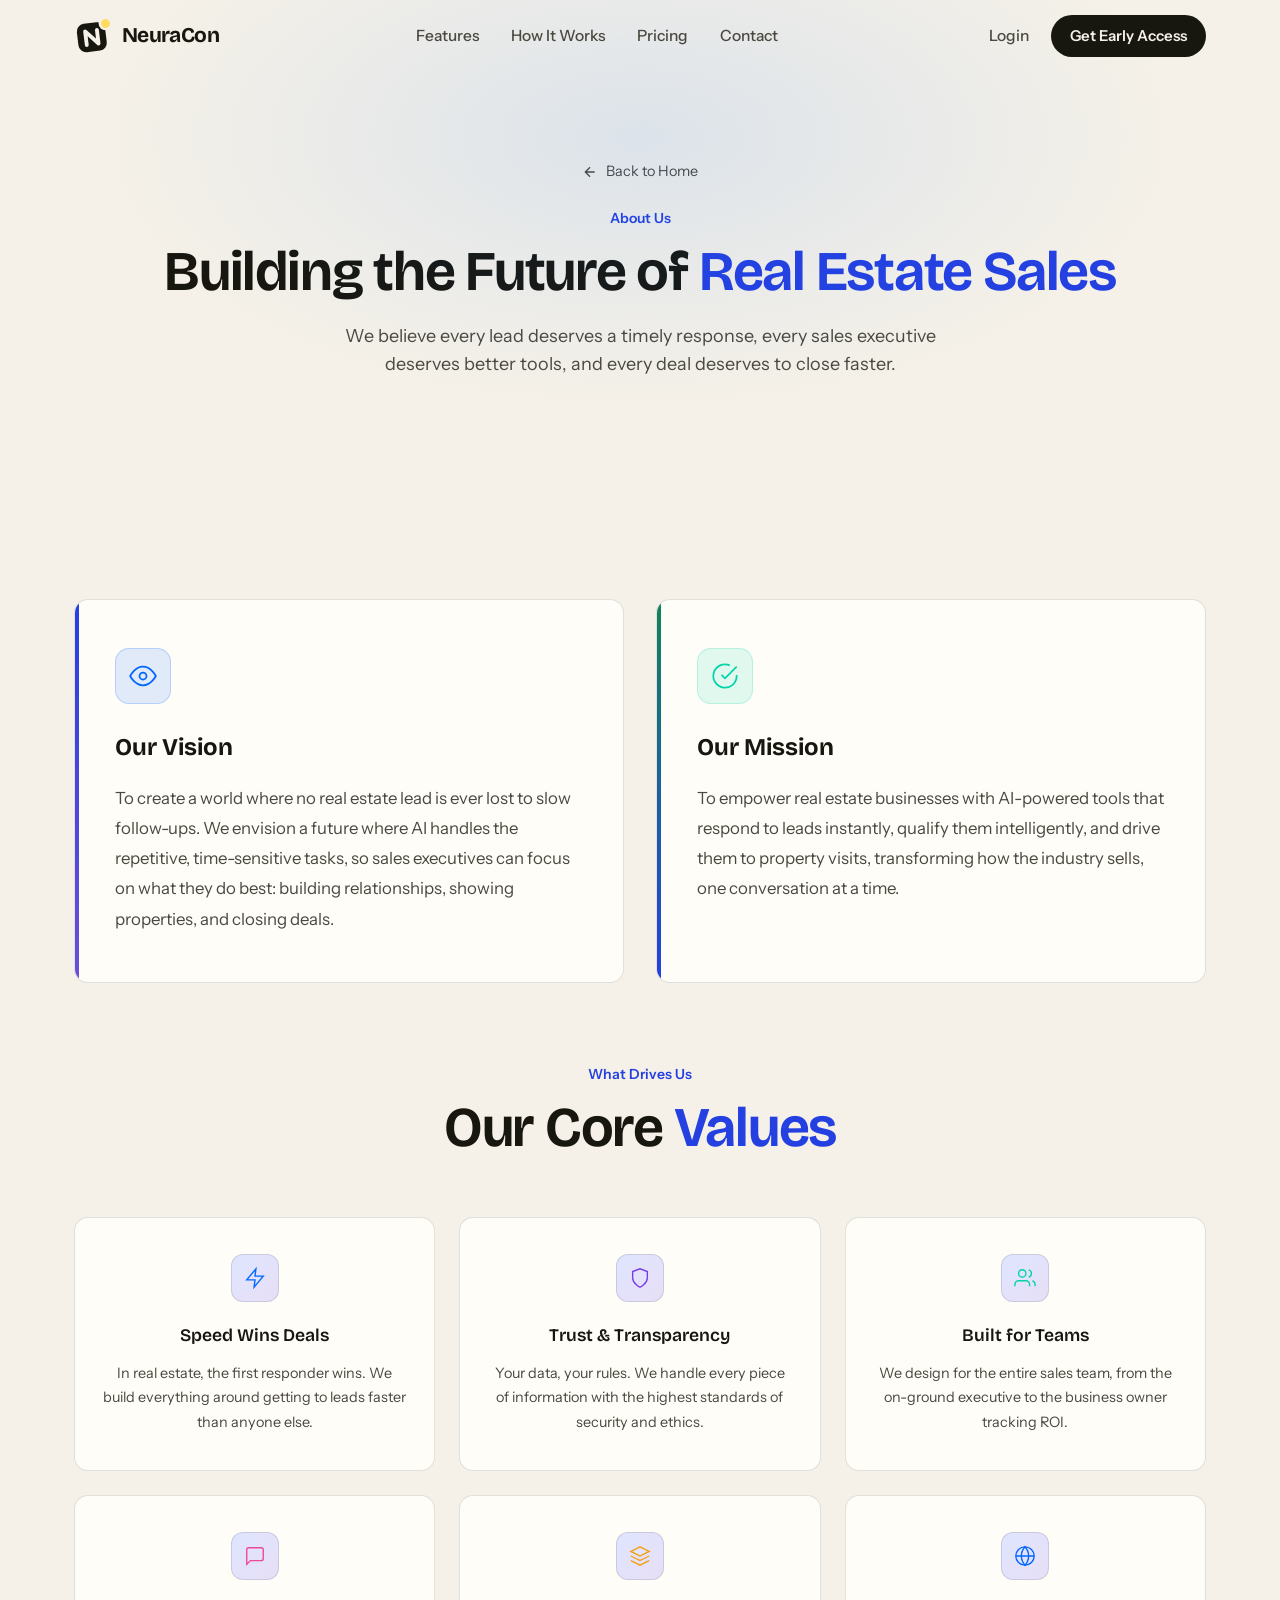
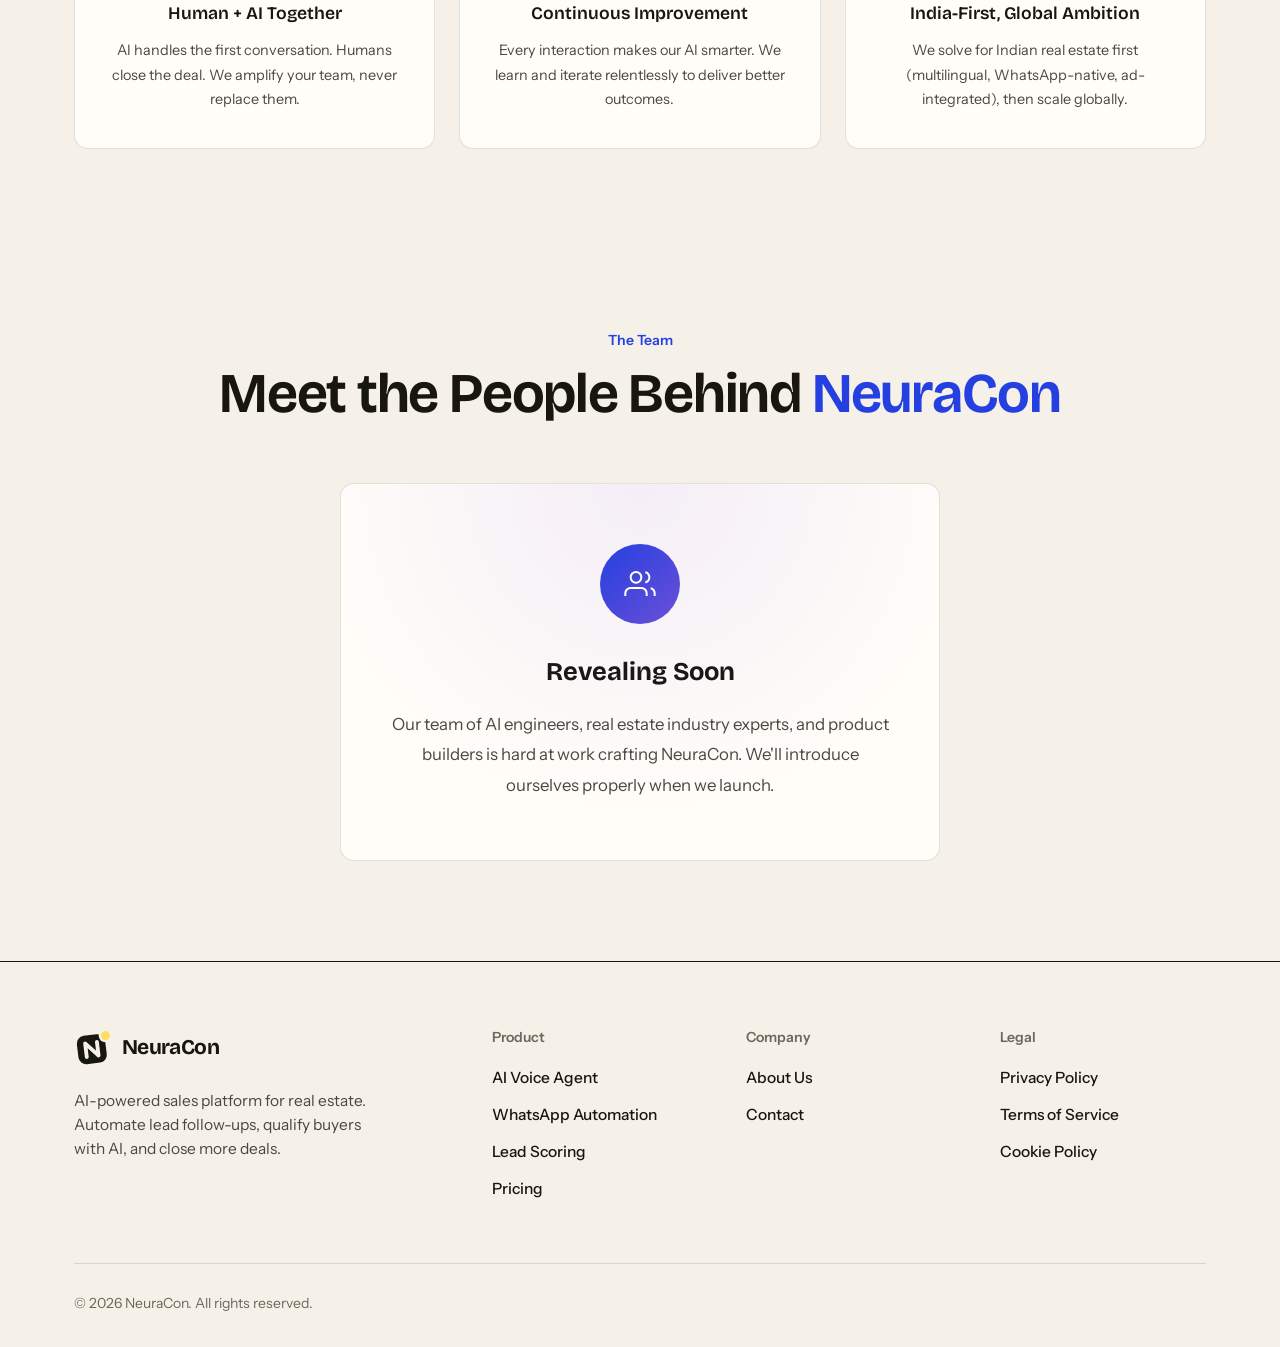
==== commit 0e175713: "v0.4 - agentic redesign, new logo, pricing and brand kit - Reposition the landing page as an AI sale" ====
--- a/WebLanding/about.html
+++ b/WebLanding/about.html
@@ -3,13 +3,15 @@
 <head>
   <meta charset="UTF-8">
   <meta name="viewport" content="width=device-width, initial-scale=1.0">
-  <title>About Us — NeuraCon</title>
+  <title>About Us | NeuraCon</title>
   <meta name="description" content="Learn about NeuraCon's vision, mission, and the team building the future of AI-powered real estate sales.">
-  <meta name="theme-color" content="#06060f">
-  <link rel="icon" type="image/png" href="assets/images/favicon.png">
+  <meta name="theme-color" content="#F5F1E8">
+  <link rel="icon" type="image/svg+xml" href="assets/images/favicon.svg">
+  <link rel="icon" type="image/png" sizes="32x32" href="assets/images/favicon-32.png">
+  <link rel="apple-touch-icon" href="assets/images/apple-touch-icon.png">
   <link rel="preconnect" href="https://fonts.googleapis.com">
   <link rel="preconnect" href="https://fonts.gstatic.com" crossorigin>
-  <link href="https://fonts.googleapis.com/css2?family=Inter:wght@400;500;600;700;800&family=Outfit:wght@400;500;600;700;800&display=swap" rel="stylesheet">
+  <link href="https://fonts.googleapis.com/css2?family=Bricolage+Grotesque:opsz,wght@12..96,400..800&family=Instrument+Sans:wght@400;500;600&family=Caveat:wght@500;600&family=Geist+Mono:wght@400;500&display=swap" rel="stylesheet">
   <link rel="stylesheet" href="index.css">
   <style>
     .page-hero {
@@ -167,12 +169,13 @@
       margin-top: 32px;
     }
     .back-link {
-      display: inline-flex;
+      display: flex;
+      width: fit-content;
       align-items: center;
       gap: 8px;
       color: var(--text-secondary);
       font-size: 0.9rem;
-      margin-bottom: 24px;
+      margin: 0 auto 24px;
       transition: var(--transition-fast);
     }
     .back-link:hover {
@@ -193,7 +196,7 @@
   <nav class="navbar" id="navbar">
     <div class="container">
       <a href="index.html" class="navbar-logo">
-        <img src="assets/images/favicon.png" alt="NeuraCon Icon">
+        <img src="assets/images/logo-mark.svg" alt="NeuraCon Icon">
         <span class="gradient-text">NeuraCon</span>
       </a>
       <div class="nav-links" id="navLinks">
@@ -236,7 +239,7 @@
             <svg width="28" height="28" fill="none" stroke="#0066FF" stroke-width="1.5" viewBox="0 0 24 24"><path d="M1 12s4-8 11-8 11 8 11 8-4 8-11 8-11-8-11-8z"/><circle cx="12" cy="12" r="3"/></svg>
           </div>
           <h3>Our Vision</h3>
-          <p>To create a world where no real estate lead is ever lost to slow follow-ups. We envision a future where AI handles the repetitive, time-sensitive tasks — so sales executives can focus on what they do best: building relationships, showing properties, and closing deals.</p>
+          <p>To create a world where no real estate lead is ever lost to slow follow-ups. We envision a future where AI handles the repetitive, time-sensitive tasks, so sales executives can focus on what they do best: building relationships, showing properties, and closing deals.</p>
         </div>
 
         <div class="vm-card glass-card mission">
@@ -244,7 +247,7 @@
             <svg width="28" height="28" fill="none" stroke="#00D4AA" stroke-width="1.5" viewBox="0 0 24 24"><path d="M22 11.08V12a10 10 0 11-5.93-9.14"/><path d="M22 4L12 14.01l-3-3"/></svg>
           </div>
           <h3>Our Mission</h3>
-          <p>To empower real estate businesses with AI-powered tools that respond to leads instantly, qualify them intelligently, and drive them to property visits — transforming how the industry sells, one conversation at a time.</p>
+          <p>To empower real estate businesses with AI-powered tools that respond to leads instantly, qualify them intelligently, and drive them to property visits, transforming how the industry sells, one conversation at a time.</p>
         </div>
       </div>
     </div>
@@ -280,7 +283,7 @@
             <svg width="22" height="22" fill="none" stroke="#00D4AA" stroke-width="1.5" viewBox="0 0 24 24"><path d="M17 21v-2a4 4 0 00-4-4H5a4 4 0 00-4 4v2"/><circle cx="9" cy="7" r="4"/><path d="M23 21v-2a4 4 0 00-3-3.87M16 3.13a4 4 0 010 7.75"/></svg>
           </div>
           <h4>Built for Teams</h4>
-          <p>We design for the entire sales team — from the on-ground executive to the business owner tracking ROI.</p>
+          <p>We design for the entire sales team, from the on-ground executive to the business owner tracking ROI.</p>
         </div>
 
         <div class="value-card glass-card">
@@ -304,7 +307,7 @@
             <svg width="22" height="22" fill="none" stroke="#0066FF" stroke-width="1.5" viewBox="0 0 24 24"><path d="M12 22c5.523 0 10-4.477 10-10S17.523 2 12 2 2 6.477 2 12s4.477 10 10 10z"/><path d="M2 12h20M12 2a15.3 15.3 0 014 10 15.3 15.3 0 01-4 10 15.3 15.3 0 01-4-10 15.3 15.3 0 014-10z"/></svg>
           </div>
           <h4>India-First, Global Ambition</h4>
-          <p>We solve for Indian real estate first — multilingual, WhatsApp-native, ad-integrated — then scale globally.</p>
+          <p>We solve for Indian real estate first (multilingual, WhatsApp-native, ad-integrated), then scale globally.</p>
         </div>
       </div>
     </div>
@@ -320,7 +323,7 @@
         <div class="team-pulse">
           <svg width="32" height="32" fill="none" stroke="white" stroke-width="1.5" viewBox="0 0 24 24"><path d="M17 21v-2a4 4 0 00-4-4H5a4 4 0 00-4 4v2"/><circle cx="9" cy="7" r="4"/><path d="M23 21v-2a4 4 0 00-3-3.87M16 3.13a4 4 0 010 7.75"/></svg>
         </div>
-        <h3>Revealing Soon 🚀</h3>
+        <h3>Revealing Soon</h3>
         <p>Our team of AI engineers, real estate industry experts, and product builders is hard at work crafting NeuraCon. We'll introduce ourselves properly when we launch.</p>
       </div>
     </div>
@@ -332,7 +335,7 @@
       <div class="footer-grid">
         <div class="footer-brand">
           <a href="index.html" class="navbar-logo">
-            <img src="assets/images/favicon.png" alt="NeuraCon Icon">
+            <img src="assets/images/logo-mark.svg" alt="NeuraCon Icon">
             <span class="gradient-text">NeuraCon</span>
           </a>
           <p>AI-powered sales platform for real estate. Automate lead follow-ups, qualify buyers with AI, and close more deals.</p>
--- a/WebLanding/index.css
+++ b/WebLanding/index.css
@@ -1,5 +1,5 @@
 /* ================================================
-   NeuraCon Landing Page — Design System & Styles
+   NeuraCon: Design System & Styles
    ================================================ */
 
 /* ---- CSS Reset & Base ---- */
@@ -10,57 +10,89 @@
 }
 
 :root {
-  /* Colors */
-  --bg-primary: #06060f;
-  --bg-secondary: #0d0d1a;
-  --bg-card: rgba(15, 15, 35, 0.6);
-  --bg-card-hover: rgba(25, 25, 55, 0.8);
-  --bg-glass: rgba(255, 255, 255, 0.03);
-  --bg-glass-border: rgba(255, 255, 255, 0.06);
-
-  --accent-blue: #0066FF;
-  --accent-purple: #7C3AED;
-  --accent-teal: #00D4AA;
-  --accent-pink: #EC4899;
-
-  --gradient-primary: linear-gradient(135deg, #0066FF, #7C3AED);
-  --gradient-glow: linear-gradient(135deg, rgba(0, 102, 255, 0.15), rgba(124, 58, 237, 0.15));
-  --gradient-teal: linear-gradient(135deg, #00D4AA, #0066FF);
-  --gradient-hero: radial-gradient(ellipse at 30% 20%, rgba(0, 102, 255, 0.12) 0%, transparent 50%),
-                    radial-gradient(ellipse at 70% 60%, rgba(124, 58, 237, 0.08) 0%, transparent 50%);
-
-  --text-primary: #F1F5F9;
-  --text-secondary: #94A3B8;
-  --text-muted: #64748B;
-  --text-accent: #818CF8;
+  /* Paper and ink */
+  --paper: #F5F1E8;
+  --paper-2: #ECE6D8;
+  --ink: #17160F;
+  --blue: #2540E0;
+  --blue-dark: #1B2FB0;
+  --marker: #FFDC5E;
+  --green: #12835A;
+
+  /* Card tints */
+  --tint-blue: #DFE5FF;
+  --tint-mint: #D9EEDF;
+  --tint-sand: #F0E4C4;
+  --tint-peach: #FADFCD;
+  --tint-lilac: #E7DFF6;
+
+  /* Scoped colours (redefined inside .is-dark) */
+  --bg-primary: var(--paper);
+  --bg-secondary: var(--paper-2);
+  --bg-card: #FFFDF8;
+  --bg-card-hover: #FFFFFF;
+  --bg-glass: rgba(23, 22, 15, 0.03);
+  --bg-glass-border: rgba(23, 22, 15, 0.12);
+  --line: rgba(23, 22, 15, 0.12);
+  --line-strong: rgba(23, 22, 15, 0.24);
+  --text-primary: var(--ink);
+  --text-secondary: #4A483F;
+  --text-muted: #6B685D;
+  --text-accent: var(--blue);
+
+  /* Legacy names used by the inner pages */
+  --accent-blue: #2540E0;
+  --accent-purple: #6B4FD8;
+  --accent-teal: #12835A;
+  --accent-pink: #D6336C;
+  --gradient-primary: linear-gradient(135deg, #2540E0, #6B4FD8);
+  --gradient-glow: linear-gradient(135deg, #DFE5FF, #E7DFF6);
 
   /* Typography */
-  --font-main: 'Inter', -apple-system, BlinkMacSystemFont, sans-serif;
-  --font-display: 'Outfit', 'Inter', sans-serif;
-
-  /* Spacing */
-  --section-gap: 120px;
-  --container-width: 1200px;
-  --border-radius: 16px;
+  --font-main: 'Instrument Sans', -apple-system, BlinkMacSystemFont, 'Segoe UI', sans-serif;
+  --font-display: 'Bricolage Grotesque', 'Instrument Sans', sans-serif;
+  --font-hand: 'Caveat', 'Segoe Print', cursive;
+  --font-mono: 'Geist Mono', ui-monospace, 'SFMono-Regular', Menlo, monospace;
+
+  /* Layout */
+  --section-gap: clamp(72px, 10vw, 128px);
+  --container-width: 1180px;
+  --border-radius: 14px;
   --border-radius-sm: 8px;
-  --border-radius-lg: 24px;
-
-  /* Transitions */
-  --transition-fast: 0.2s cubic-bezier(0.4, 0, 0.2, 1);
-  --transition-smooth: 0.4s cubic-bezier(0.4, 0, 0.2, 1);
-  --transition-spring: 0.6s cubic-bezier(0.34, 1.56, 0.64, 1);
+  --border-radius-lg: 22px;
+
+  /* Motion */
+  --ease-out: cubic-bezier(0.16, 1, 0.3, 1);
+  --transition-fast: 0.18s ease;
+  --transition-smooth: 0.5s cubic-bezier(0.16, 1, 0.3, 1);
+}
+
+/* Dark scope: flips the scoped colours for ink-coloured blocks */
+.is-dark {
+  --bg-card: #24231B;
+  --bg-card-hover: #2B2A21;
+  --line: rgba(245, 241, 232, 0.14);
+  --line-strong: rgba(245, 241, 232, 0.28);
+  --text-primary: #F5F1E8;
+  --text-secondary: #CFCBBE;
+  --text-muted: #A19D90;
+  --text-accent: var(--marker);
+  --green: #6FD9A8;
+  color: var(--text-primary);
 }
 
 html {
   scroll-behavior: smooth;
+  scroll-padding-top: 88px;
   font-size: 16px;
+  -webkit-text-size-adjust: 100%;
 }
 
 body {
   font-family: var(--font-main);
   background: var(--bg-primary);
   color: var(--text-primary);
-  line-height: 1.7;
+  line-height: 1.6;
   overflow-x: hidden;
   -webkit-font-smoothing: antialiased;
   -moz-osx-font-smoothing: grayscale;
@@ -71,12 +103,31 @@
   text-decoration: none;
 }
 
-img {
+img, svg {
   max-width: 100%;
   display: block;
 }
 
-ul { list-style: none; }
+ul, ol { list-style: none; }
+
+button { font: inherit; color: inherit; }
+
+:focus-visible {
+  outline: 2.5px solid var(--blue);
+  outline-offset: 3px;
+  border-radius: 6px;
+}
+
+.is-dark :focus-visible,
+.cta-inner :focus-visible { outline-color: var(--marker); }
+
+::selection {
+  background: var(--marker);
+  color: var(--ink);
+}
+
+/* Legacy particle canvas on inner pages */
+#particles-canvas { display: none; }
 
 /* ---- Utility ---- */
 .container {
@@ -85,1249 +136,1749 @@
   padding: 0 24px;
 }
 
-.gradient-text {
-  background: var(--gradient-primary);
-  -webkit-background-clip: text;
-  -webkit-text-fill-color: transparent;
-  background-clip: text;
-}
-
+.sr-only {
+  position: absolute;
+  width: 1px;
+  height: 1px;
+  overflow: hidden;
+  clip: rect(0 0 0 0);
+  white-space: nowrap;
+}
+
+.skip-link {
+  position: absolute;
+  left: 16px;
+  top: -60px;
+  z-index: 2000;
+  padding: 10px 16px;
+  background: var(--ink);
+  color: var(--paper);
+  border-radius: var(--border-radius-sm);
+  font-weight: 500;
+  transition: top var(--transition-fast);
+}
+
+.skip-link:focus { top: 16px; }
+
+.i {
+  width: 18px;
+  height: 18px;
+  fill: none;
+  stroke: currentColor;
+  stroke-width: 1.75;
+  stroke-linecap: round;
+  stroke-linejoin: round;
+  flex-shrink: 0;
+}
+
+/* ---- Headings ---- */
 .section-label {
-  font-size: 0.8rem;
-  font-weight: 600;
-  letter-spacing: 3px;
-  text-transform: uppercase;
-  color: var(--accent-blue);
-  margin-bottom: 12px;
-  display: inline-block;
+  display: block;
+  font-size: 0.875rem;
+  font-weight: 600;
+  color: var(--text-accent);
+  margin-bottom: 14px;
 }
 
 .section-title {
   font-family: var(--font-display);
-  font-size: clamp(2rem, 4vw, 3rem);
-  font-weight: 700;
-  line-height: 1.2;
+  font-size: clamp(2.125rem, 4.8vw, 3.5rem);
+  font-weight: 650;
+  line-height: 1.04;
+  letter-spacing: -0.022em;
   margin-bottom: 20px;
+  text-wrap: balance;
+}
+
+/* Second half of a two-part heading sits back in a quieter tone */
+.section-title em {
+  font-style: normal;
+  color: var(--text-muted);
+}
+
+.gradient-text {
+  color: var(--blue);
 }
 
 .section-subtitle {
   font-size: 1.125rem;
   color: var(--text-secondary);
-  max-width: 600px;
-  line-height: 1.8;
-}
-
-/* ---- Glass Card ---- */
+  max-width: 560px;
+  line-height: 1.6;
+  text-wrap: pretty;
+}
+
+/* ---- Cards (shared with inner pages) ---- */
 .glass-card {
   background: var(--bg-card);
-  border: 1px solid var(--bg-glass-border);
+  border: 1px solid var(--line);
   border-radius: var(--border-radius);
-  backdrop-filter: blur(20px);
-  -webkit-backdrop-filter: blur(20px);
-  transition: var(--transition-smooth);
+  transition: border-color var(--transition-fast);
 }
 
 .glass-card:hover {
-  background: var(--bg-card-hover);
-  border-color: rgba(255, 255, 255, 0.1);
-  transform: translateY(-4px);
-  box-shadow: 0 20px 60px rgba(0, 0, 0, 0.3),
-              0 0 40px rgba(0, 102, 255, 0.05);
+  border-color: var(--line-strong);
 }
 
 /* ---- Buttons ---- */
 .btn {
   display: inline-flex;
   align-items: center;
+  justify-content: center;
   gap: 8px;
-  padding: 14px 32px;
-  border-radius: 50px;
+  min-height: 50px;
+  padding: 0 26px;
+  border-radius: 999px;
   font-family: var(--font-main);
-  font-size: 0.95rem;
+  font-size: 1rem;
   font-weight: 600;
   cursor: pointer;
-  border: none;
-  transition: var(--transition-smooth);
-  position: relative;
-  overflow: hidden;
-}
+  border: 1.5px solid transparent;
+  white-space: nowrap;
+  transition: background var(--transition-fast), border-color var(--transition-fast), color var(--transition-fast), transform var(--transition-fast);
+}
+
+.btn:active { transform: scale(0.98); }
 
 .btn-primary {
-  background: var(--gradient-primary);
-  color: white;
-  box-shadow: 0 4px 20px rgba(0, 102, 255, 0.3);
-}
-
-.btn-primary:hover {
-  transform: translateY(-2px);
-  box-shadow: 0 8px 30px rgba(0, 102, 255, 0.5);
-}
-
-.btn-primary::after {
-  content: '';
-  position: absolute;
-  inset: 0;
-  background: linear-gradient(135deg, rgba(255,255,255,0.1), transparent);
-  opacity: 0;
-  transition: var(--transition-fast);
-}
-
-.btn-primary:hover::after {
-  opacity: 1;
-}
+  background: var(--ink);
+  color: var(--paper);
+}
+
+.btn-primary:hover { background: var(--blue); }
+
+.btn-primary .i { transition: transform var(--transition-fast); }
+.btn-primary:hover .i { transform: translateX(3px); }
 
 .btn-secondary {
   background: transparent;
   color: var(--text-primary);
-  border: 1px solid rgba(255, 255, 255, 0.15);
+  border-color: var(--text-primary);
 }
 
 .btn-secondary:hover {
-  border-color: var(--accent-blue);
-  background: rgba(0, 102, 255, 0.08);
-  transform: translateY(-2px);
-}
-
-/* ================================================
-   NAVBAR
-   ================================================ */
+  background: var(--ink);
+  color: var(--paper);
+}
+
+.is-dark .btn-primary {
+  background: var(--paper);
+  color: var(--ink);
+}
+
+.is-dark .btn-primary:hover { background: var(--marker); }
+
+.btn-sm {
+  min-height: 42px;
+  padding: 0 18px;
+  font-size: 0.9375rem;
+}
+
+.btn-block { width: 100%; }
+
+.btn:disabled,
+.btn[disabled] {
+  opacity: 0.45;
+  cursor: not-allowed;
+}
+
+/* ---- Navbar ---- */
 .navbar {
   position: fixed;
   top: 0;
   left: 0;
   right: 0;
   z-index: 1000;
-  padding: 16px 0;
-  transition: var(--transition-smooth);
+  border-bottom: 1px solid transparent;
+  transition: background var(--transition-fast), border-color var(--transition-fast);
 }
 
 .navbar.scrolled {
-  background: rgba(6, 6, 15, 0.85);
-  backdrop-filter: blur(20px);
-  -webkit-backdrop-filter: blur(20px);
-  border-bottom: 1px solid rgba(255, 255, 255, 0.05);
-  padding: 12px 0;
+  background: rgba(245, 241, 232, 0.88);
+  backdrop-filter: blur(14px);
+  -webkit-backdrop-filter: blur(14px);
+  border-bottom-color: var(--line);
 }
 
 .navbar .container {
   display: flex;
   align-items: center;
   justify-content: space-between;
+  gap: 24px;
+  height: 72px;
 }
 
 .navbar-logo {
-  display: flex;
-  align-items: center;
-  gap: 12px;
+  display: inline-flex;
+  align-items: center;
+  gap: 10px;
+  min-height: 44px;
 }
 
 .navbar-logo img {
-  height: 40px;
-  width: auto;
+  width: 38px;
+  height: 38px;
 }
 
 .navbar-logo span {
   font-family: var(--font-display);
-  font-size: 1.4rem;
+  font-size: 1.3125rem;
   font-weight: 700;
+  letter-spacing: -0.03em;
+  color: var(--text-primary);
 }
 
 .nav-links {
   display: flex;
   align-items: center;
-  gap: 36px;
+  gap: 4px;
 }
 
 .nav-links a {
-  font-size: 0.9rem;
+  padding: 10px 14px;
+  font-size: 0.9688rem;
   font-weight: 500;
   color: var(--text-secondary);
-  transition: var(--transition-fast);
-  position: relative;
+  transition: color var(--transition-fast);
 }
 
 .nav-links a:hover {
   color: var(--text-primary);
-}
-
-.nav-links a::after {
-  content: '';
-  position: absolute;
-  bottom: -4px;
-  left: 0;
-  width: 0;
-  height: 2px;
-  background: var(--gradient-primary);
-  transition: var(--transition-smooth);
-  border-radius: 1px;
-}
-
-.nav-links a:hover::after {
-  width: 100%;
+  text-decoration: underline;
+  text-decoration-thickness: 2px;
+  text-underline-offset: 6px;
 }
 
 .nav-cta {
   display: flex;
   align-items: center;
-  gap: 16px;
+  gap: 8px;
 }
 
 .nav-login {
-  font-size: 0.9rem;
+  padding: 10px 14px;
+  font-size: 0.9688rem;
   font-weight: 500;
   color: var(--text-secondary);
-  transition: var(--transition-fast);
-}
-
-.nav-login:hover {
-  color: var(--text-primary);
-}
+  transition: color var(--transition-fast);
+}
+
+.nav-login:hover { color: var(--text-primary); }
 
 .hamburger {
   display: none;
   flex-direction: column;
+  justify-content: center;
+  align-items: center;
   gap: 5px;
+  width: 44px;
+  height: 44px;
+  background: none;
+  border: 0;
   cursor: pointer;
-  padding: 4px;
 }
 
 .hamburger span {
-  width: 24px;
+  width: 22px;
   height: 2px;
   background: var(--text-primary);
   border-radius: 2px;
-  transition: var(--transition-fast);
-}
-
-/* ================================================
-   HERO
-   ================================================ */
-.hero {
-  min-height: 100vh;
-  display: flex;
-  align-items: center;
-  position: relative;
-  padding: 120px 0 80px;
-  overflow: hidden;
-}
-
-.hero::before {
-  content: '';
-  position: absolute;
-  inset: 0;
-  background: var(--gradient-hero);
-  pointer-events: none;
-}
-
-.hero-grid {
-  display: grid;
-  grid-template-columns: 1fr 1fr;
-  gap: 60px;
-  align-items: center;
-  position: relative;
-  z-index: 2;
-}
-
-.hero-badge {
-  display: inline-flex;
-  align-items: center;
-  gap: 8px;
-  padding: 6px 16px 6px 6px;
-  background: rgba(0, 102, 255, 0.08);
-  border: 1px solid rgba(0, 102, 255, 0.2);
-  border-radius: 50px;
-  font-size: 0.8rem;
-  font-weight: 500;
-  color: var(--accent-blue);
-  margin-bottom: 24px;
-  animation: fadeInUp 0.6s ease-out;
-}
-
-.hero-badge-dot {
+}
+
+/* ---- Shared status bits ---- */
+.dot {
   width: 8px;
   height: 8px;
   border-radius: 50%;
-  background: var(--accent-teal);
-  animation: pulse 2s infinite;
-}
+  background: #1FA971;
+  animation: ping 2.4s ease-out infinite;
+  flex-shrink: 0;
+}
+
+.run-live {
+  display: inline-flex;
+  align-items: center;
+  gap: 8px;
+  font-size: 0.8125rem;
+  font-weight: 600;
+  color: var(--green);
+}
+
+.chips {
+  display: flex;
+  flex-wrap: wrap;
+  gap: 8px;
+}
+
+.chips li {
+  padding: 5px 12px;
+  border: 1.5px solid var(--text-primary);
+  border-radius: 999px;
+  font-size: 0.8125rem;
+  font-weight: 500;
+  white-space: nowrap;
+}
+
+.chips-sm li {
+  padding: 3px 10px;
+  border-width: 1px;
+  border-color: var(--line-strong);
+  font-size: 0.78rem;
+  color: var(--text-secondary);
+}
+
+/* Voice waveform (bars injected by script.js) */
+.wave {
+  display: flex;
+  align-items: center;
+  gap: 3px;
+  height: 28px;
+}
+
+.wave i {
+  width: 3px;
+  height: 100%;
+  border-radius: 2px;
+  background: var(--blue);
+  transform: scaleY(var(--h, 0.4));
+  animation: wave 1.1s ease-in-out infinite alternate;
+  animation-delay: var(--d, 0s);
+}
+
+.wave-lg { height: 44px; }
+
+/* Handwritten margin notes */
+.hand-note,
+.plan-badge {
+  font-family: var(--font-hand);
+  font-weight: 600;
+  line-height: 1;
+}
+
+/* ---- Hero ---- */
+.hero {
+  padding: 150px 0 0;
+}
+
+.hero-grid {
+  display: grid;
+  grid-template-columns: minmax(0, 1.08fr) minmax(0, 0.92fr);
+  gap: 64px;
+  align-items: center;
+}
+
+.launch-tag {
+  display: inline-flex;
+  align-items: center;
+  gap: 9px;
+  padding: 7px 14px 7px 12px;
+  margin-bottom: 28px;
+  background: var(--marker);
+  border-radius: 6px;
+  font-size: 0.875rem;
+  font-weight: 600;
+  color: var(--ink);
+  transform: rotate(-2deg);
+  transition: transform var(--transition-fast);
+}
+
+.launch-tag:hover { transform: rotate(0deg); }
+
+.launch-tag .dot { background: var(--ink); animation: none; }
 
 .hero-title {
   font-family: var(--font-display);
-  font-size: clamp(2.5rem, 5vw, 4rem);
-  font-weight: 800;
+  font-size: clamp(3rem, 7vw, 5.5rem);
+  font-weight: 700;
+  line-height: 0.97;
+  letter-spacing: -0.03em;
+  margin-bottom: 28px;
+  text-wrap: balance;
+}
+
+/* Highlighter stroke behind the promise */
+.hero-title em {
+  font-style: normal;
+  white-space: nowrap;
+  background: linear-gradient(100deg, transparent 0.5%, var(--marker) 2.5%, var(--marker) 97%, transparent 99.5%) no-repeat;
+  background-size: 100% 44%;
+  background-position: 0 86%;
+  padding: 0 0.08em;
+  margin: 0 -0.08em;
+}
+
+.hero-sub {
+  font-size: clamp(1.125rem, 1.6vw, 1.3125rem);
+  color: var(--text-secondary);
+  max-width: 540px;
+  line-height: 1.55;
+  margin-bottom: 32px;
+  text-wrap: pretty;
+}
+
+.hero-actions {
+  display: flex;
+  flex-wrap: wrap;
+  gap: 12px;
+  margin-bottom: 52px;
+}
+
+.hero-facts {
+  display: flex;
+  flex-wrap: wrap;
+  gap: 20px 0;
+}
+
+.hero-facts > div {
+  padding: 0 28px;
+  border-left: 1.5px solid var(--ink);
+}
+
+.hero-facts > div:first-child {
+  padding-left: 0;
+  border-left: 0;
+}
+
+.hero-facts dt {
+  font-size: 0.8125rem;
+  font-weight: 500;
+  color: var(--text-muted);
+  margin-bottom: 2px;
+}
+
+.hero-facts dd {
+  font-family: var(--font-display);
+  font-size: 2rem;
+  font-weight: 700;
+  letter-spacing: -0.04em;
+  line-height: 1.15;
+}
+
+.hero-facts dd.is-text {
+  font-family: var(--font-main);
+  font-size: 1rem;
+  font-weight: 600;
+  letter-spacing: 0;
+  line-height: 2.3;
+}
+
+/* ---- Agent run panel ---- */
+.run-wrap {
+  position: relative;
+}
+
+.hand-note {
+  position: absolute;
+  top: -50px;
+  left: -6px;
+  z-index: 2;
+  display: flex;
+  align-items: flex-start;
+  gap: 6px;
+  font-size: 1.625rem;
+  color: var(--blue);
+  transform: rotate(-4deg);
+}
+
+.hand-note svg {
+  width: 46px;
+  height: 34px;
+  margin-top: 10px;
+  fill: none;
+  stroke: currentColor;
+  stroke-width: 2.4;
+  stroke-linecap: round;
+  stroke-linejoin: round;
+}
+
+.run {
+  position: relative;
+  background: var(--bg-card);
+  border: 1.5px solid var(--ink);
+  border-radius: var(--border-radius-lg);
+  box-shadow: 0 30px 60px -30px rgba(23, 22, 15, 0.35);
+  transform: rotate(1.2deg);
+  overflow: hidden;
+}
+
+.run-bar {
+  display: flex;
+  align-items: center;
+  justify-content: space-between;
+  padding: 14px 20px;
+  background: var(--paper-2);
+  border-bottom: 1.5px solid var(--ink);
+}
+
+.run-title {
+  font-size: 0.875rem;
+  font-weight: 600;
+}
+
+.run-lead {
+  display: flex;
+  align-items: center;
+  gap: 14px;
+  padding: 18px 20px;
+  border-bottom: 1px solid var(--line);
+}
+
+.avatar {
+  display: grid;
+  place-items: center;
+  width: 44px;
+  height: 44px;
+  border-radius: 50%;
+  background: var(--tint-peach);
+  font-family: var(--font-display);
+  font-size: 0.9375rem;
+  font-weight: 700;
+  flex-shrink: 0;
+}
+
+.run-lead-info {
+  flex: 1;
+  min-width: 0;
+}
+
+.run-lead-info strong {
+  display: block;
+  font-size: 1rem;
+  font-weight: 600;
+}
+
+.run-lead-info span {
+  display: block;
+  font-size: 0.8438rem;
+  color: var(--text-muted);
+}
+
+.score {
+  text-align: right;
+  flex-shrink: 0;
+}
+
+.score-num {
+  display: block;
+  font-family: var(--font-display);
+  font-size: 2rem;
+  font-weight: 700;
+  letter-spacing: -0.04em;
+  line-height: 1;
+  color: var(--text-muted);
+  font-variant-numeric: tabular-nums;
+  transition: color 0.4s ease;
+}
+
+.run:not(.is-animated) .score-num,
+.run.is-scored .score-num {
+  color: var(--green);
+}
+
+.score-label {
+  font-size: 0.72rem;
+  font-weight: 500;
+  color: var(--text-muted);
+}
+
+.run-steps {
+  padding: 8px 20px 4px;
+}
+
+.run-step {
+  display: grid;
+  grid-template-columns: 60px 22px minmax(0, 1fr);
+  gap: 10px;
+  padding: 10px 0;
+  align-items: start;
+}
+
+.run-step time {
+  font-family: var(--font-mono);
+  font-size: 0.72rem;
+  color: var(--text-muted);
+  line-height: 22px;
+  font-variant-numeric: tabular-nums;
+}
+
+.run-ico {
+  display: grid;
+  place-items: center;
+  width: 22px;
+  height: 22px;
+  border-radius: 50%;
+  background: var(--tint-mint);
+  color: var(--green);
+}
+
+.run-ico .i {
+  width: 12px;
+  height: 12px;
+  stroke-width: 2.75;
+}
+
+.run-step.is-call .run-ico {
+  background: var(--tint-blue);
+  color: var(--blue);
+}
+
+.run-body b {
+  display: flex;
+  flex-wrap: wrap;
+  align-items: center;
+  gap: 4px 8px;
+  font-size: 0.9375rem;
+  font-weight: 600;
+  line-height: 22px;
+}
+
+.run-body > span {
+  display: block;
+  font-size: 0.8438rem;
+  color: var(--text-muted);
+  line-height: 1.5;
+}
+
+.tag {
+  padding: 1px 9px;
+  border-radius: 999px;
+  background: var(--tint-blue);
+  font-size: 0.75rem;
+  font-weight: 600;
+  color: var(--blue-dark);
+  line-height: 20px;
+}
+
+.run-body .wave {
+  margin: 8px 0 10px;
+}
+
+.run.is-scored .run-body .wave i {
+  animation-play-state: paused;
+  background: var(--line-strong);
+}
+
+.say {
+  padding: 9px 13px;
+  margin-bottom: 6px;
+  border-radius: 4px 14px 14px 14px;
+  background: var(--paper);
+}
+
+.say.is-lead {
+  margin-left: 28px;
+  border-radius: 14px 4px 14px 14px;
+  background: var(--tint-blue);
+}
+
+.who {
+  display: block;
+  font-size: 0.72rem;
+  font-weight: 600;
+  color: var(--text-muted);
+}
+
+.say p {
+  font-size: 0.875rem;
+  color: var(--text-primary);
+  line-height: 1.45;
+}
+
+.run figcaption {
+  padding: 12px 20px 14px;
+  border-top: 1px solid var(--line);
+  font-size: 0.78rem;
+  color: var(--text-muted);
+}
+
+/* Step-by-step playback (class added by script.js) */
+.run.is-animated [data-step] {
+  opacity: 0;
+  transform: translateY(6px);
+  transition: opacity 0.45s var(--ease-out), transform 0.45s var(--ease-out);
+}
+
+.run.is-animated [data-step].is-on {
+  opacity: 1;
+  transform: none;
+}
+
+/* ---- Integrations strip ---- */
+.logos {
+  display: flex;
+  flex-wrap: wrap;
+  align-items: center;
+  justify-content: space-between;
+  gap: 16px 40px;
+  margin-top: 88px;
+  padding: 26px 0;
+  border-top: 1.5px solid var(--ink);
+  border-bottom: 1.5px solid var(--ink);
+}
+
+.logos-label {
+  font-size: 0.9375rem;
+  color: var(--text-secondary);
+}
+
+.logos ul {
+  display: flex;
+  flex-wrap: wrap;
+  gap: 14px 36px;
+}
+
+.logos li {
+  display: inline-flex;
+  align-items: center;
+  gap: 9px;
+  font-size: 1rem;
+  font-weight: 600;
+}
+
+/* ---- Sections ---- */
+.section {
+  padding: var(--section-gap) 0;
+}
+
+.section-head {
+  max-width: 780px;
+  margin-bottom: 56px;
+}
+
+.section-head.is-center {
+  margin-left: auto;
+  margin-right: auto;
+  text-align: center;
+}
+
+.section-head.is-center .section-subtitle {
+  margin-left: auto;
+  margin-right: auto;
+}
+
+/* ---- Problem ---- */
+.problem {
+  display: grid;
+  grid-template-columns: 96px minmax(0, 1fr) minmax(0, 1.1fr);
+  gap: 32px;
+  align-items: baseline;
+  padding: 32px 0;
+  border-top: 1px solid var(--line-strong);
+}
+
+.problem:last-child {
+  border-bottom: 1px solid var(--line-strong);
+}
+
+.problem-n {
+  font-family: var(--font-display);
+  font-size: 1.125rem;
+  font-weight: 600;
+  color: var(--text-muted);
+}
+
+.problem h3 {
+  font-family: var(--font-display);
+  font-size: clamp(1.5rem, 2.6vw, 2rem);
+  font-weight: 650;
+  letter-spacing: -0.03em;
   line-height: 1.1;
-  margin-bottom: 24px;
-  animation: fadeInUp 0.6s ease-out 0.1s both;
-}
-
-.hero-title .line {
+}
+
+.problem p {
+  color: var(--text-secondary);
+  font-size: 1.0625rem;
+  line-height: 1.6;
+}
+
+/* ---- Agents ---- */
+.bento {
+  display: grid;
+  grid-template-columns: repeat(6, minmax(0, 1fr));
+  gap: 18px;
+}
+
+.agent {
+  grid-column: span 2;
+  display: flex;
+  flex-direction: column;
+  padding: 30px;
+  background: var(--tint-sand);
+  border-radius: var(--border-radius-lg);
+}
+
+.agent:nth-child(1) { background: var(--tint-blue); }
+.agent:nth-child(2) { background: var(--tint-sand); }
+.agent:nth-child(3) { background: var(--tint-mint); }
+.agent:nth-child(4) { background: var(--tint-peach); }
+.agent:nth-child(5) { background: var(--tint-lilac); }
+
+.agent-voice {
+  grid-column: span 4;
+  flex-direction: row;
+  align-items: center;
+  gap: 36px;
+}
+
+.agent-voice .agent-copy,
+.agent-voice .agent-visual {
+  flex: 1;
+  min-width: 0;
+}
+
+.agent-role {
   display: block;
-}
-
-.hero-description {
-  font-size: 1.15rem;
+  font-size: 0.8438rem;
+  font-weight: 600;
   color: var(--text-secondary);
-  line-height: 1.8;
-  margin-bottom: 40px;
-  max-width: 520px;
-  animation: fadeInUp 0.6s ease-out 0.2s both;
-}
-
-.hero-actions {
-  display: flex;
-  align-items: center;
+  margin-bottom: 10px;
+}
+
+.agent h3 {
+  font-family: var(--font-display);
+  font-size: 1.75rem;
+  font-weight: 700;
+  letter-spacing: -0.035em;
+  line-height: 1.05;
+  margin-bottom: 10px;
+}
+
+.agent-voice h3 {
+  font-size: 2.5rem;
+}
+
+.agent p {
+  color: var(--text-secondary);
+  font-size: 1rem;
+  line-height: 1.55;
+}
+
+.agent-copy .chips {
+  margin-top: 22px;
+}
+
+.agent > .agent-visual {
+  margin-top: auto;
+  padding-top: 28px;
+}
+
+.call-card,
+.visit,
+.agent > .agent-visual > .meter-card {
+  background: var(--bg-card);
+  border-radius: var(--border-radius);
+}
+
+.call-card {
+  padding: 18px 20px;
+  box-shadow: 0 14px 30px -18px rgba(23, 22, 15, 0.4);
+  transform: rotate(-1deg);
+}
+
+.call-top {
+  display: flex;
+  align-items: center;
+  justify-content: space-between;
+}
+
+.call-time {
+  font-family: var(--font-mono);
+  font-size: 0.78rem;
+  color: var(--text-muted);
+}
+
+.call-card .wave {
+  margin: 14px 0 12px;
+}
+
+.call-line {
+  display: flex;
+  justify-content: space-between;
   gap: 16px;
-  margin-bottom: 48px;
-  animation: fadeInUp 0.6s ease-out 0.3s both;
-}
-
-.hero-stats {
-  display: flex;
-  gap: 40px;
-  animation: fadeInUp 0.6s ease-out 0.4s both;
-}
-
-.hero-stat {
-  text-align: left;
-}
-
-.hero-stat-value {
+  padding: 9px 0;
+  border-top: 1px solid var(--line);
+  font-size: 0.875rem;
+}
+
+.call-line span { color: var(--text-muted); }
+.call-line b { font-weight: 600; text-align: right; }
+
+.meter {
+  height: 12px;
+  border-radius: 999px;
+  background: rgba(23, 22, 15, 0.12);
+  overflow: hidden;
+}
+
+.meter span {
+  display: block;
+  height: 100%;
+  border-radius: 999px;
+  background: var(--ink);
+}
+
+.meter-scale {
+  display: flex;
+  justify-content: space-between;
+  align-items: baseline;
+  margin: 8px 0 16px;
+  font-size: 0.78rem;
+  color: var(--text-muted);
+}
+
+.meter-scale b {
+  margin-left: auto;
+  margin-right: 8%;
   font-family: var(--font-display);
-  font-size: 1.8rem;
+  font-size: 1.5rem;
   font-weight: 700;
-  background: var(--gradient-primary);
-  -webkit-background-clip: text;
-  -webkit-text-fill-color: transparent;
-  background-clip: text;
-}
-
-.hero-stat-label {
-  font-size: 0.8rem;
-  color: var(--text-muted);
-  margin-top: 2px;
-}
-
-/* Hero Visual */
-.hero-visual {
+  letter-spacing: -0.03em;
+  color: var(--text-primary);
+}
+
+.bubble {
+  max-width: 92%;
+  padding: 11px 15px;
+  border-radius: 16px 16px 16px 4px;
+  background: var(--bg-card);
+  font-size: 0.875rem;
+  line-height: 1.45;
+}
+
+.attach {
+  display: flex;
+  flex-wrap: wrap;
+  gap: 8px;
+  margin-top: 8px;
+}
+
+.attach span {
+  display: inline-flex;
+  align-items: center;
+  gap: 6px;
+  padding: 6px 11px;
+  border-radius: 8px;
+  background: var(--bg-card);
+  font-size: 0.78rem;
+  font-weight: 500;
+}
+
+.attach .i {
+  width: 14px;
+  height: 14px;
+}
+
+.visit {
+  display: flex;
+  align-items: center;
+  gap: 14px;
+  padding: 14px;
+}
+
+.visit-date {
+  display: grid;
+  place-items: center;
+  width: 58px;
+  height: 58px;
+  border-radius: 10px;
+  background: var(--ink);
+  color: var(--paper);
+  flex-shrink: 0;
+}
+
+.visit-date span {
+  font-size: 0.6875rem;
+  font-weight: 600;
+  text-transform: uppercase;
+  letter-spacing: 0.08em;
+  color: var(--marker);
+  line-height: 1;
+  margin-top: 9px;
+}
+
+.visit-date b {
+  font-family: var(--font-display);
+  font-size: 1rem;
+  font-weight: 700;
+  line-height: 1;
+  margin-bottom: 9px;
+}
+
+.visit-info b {
+  display: block;
+  font-size: 0.9375rem;
+  font-weight: 600;
+}
+
+.visit-info span {
+  font-size: 0.8125rem;
+  color: var(--text-muted);
+}
+
+.bars {
+  display: grid;
+  gap: 10px;
+}
+
+.bar {
+  display: grid;
+  grid-template-columns: 88px minmax(0, 1fr);
+  align-items: center;
+  gap: 10px;
+  font-size: 0.8125rem;
+  color: var(--text-secondary);
+}
+
+.bar i {
+  height: 12px;
+  border-radius: 3px;
+  background: var(--ink);
+}
+
+.bar:nth-child(2) i { opacity: 0.55; }
+.bar:nth-child(3) i { opacity: 0.28; }
+
+.bars-note {
+  display: block;
+  margin-top: 12px;
+  font-size: 0.78rem;
+  color: var(--text-muted);
+}
+
+/* ---- Timeline ---- */
+#how-it-works {
+  background: var(--paper-2);
+}
+
+.timeline {
+  display: grid;
+  grid-template-columns: repeat(5, minmax(0, 1fr));
+  gap: 28px;
   position: relative;
-  animation: fadeInRight 0.8s ease-out 0.3s both;
-}
-
-.hero-visual img {
-  width: 100%;
-  border-radius: var(--border-radius-lg);
-  border: 1px solid var(--bg-glass-border);
-  box-shadow: 0 40px 80px rgba(0, 0, 0, 0.5),
-              0 0 60px rgba(0, 102, 255, 0.08);
-}
-
-.hero-visual::before {
+}
+
+.timeline::before {
   content: '';
   position: absolute;
-  top: -20%;
-  right: -20%;
-  width: 140%;
-  height: 140%;
-  background: radial-gradient(circle, rgba(0, 102, 255, 0.08) 0%, transparent 60%);
-  pointer-events: none;
-  z-index: -1;
-}
-
-/* Floating badge on hero image */
-.hero-float-badge {
-  position: absolute;
-  padding: 12px 20px;
-  border-radius: var(--border-radius);
-  font-size: 0.85rem;
-  font-weight: 600;
-  animation: float 4s ease-in-out infinite;
-}
-
-.hero-float-badge.badge-1 {
-  top: 10%;
-  right: -10%;
-  background: rgba(0, 212, 170, 0.12);
-  border: 1px solid rgba(0, 212, 170, 0.25);
-  color: var(--accent-teal);
-}
-
-.hero-float-badge.badge-2 {
-  bottom: 15%;
-  left: -8%;
-  background: rgba(124, 58, 237, 0.12);
-  border: 1px solid rgba(124, 58, 237, 0.25);
-  color: #A78BFA;
-  animation-delay: 1.5s;
-}
-
-/* ================================================
-   PARTICLES CANVAS
-   ================================================ */
-#particles-canvas {
-  position: fixed;
-  top: 0;
+  top: 6px;
   left: 0;
-  width: 100%;
-  height: 100%;
-  pointer-events: none;
-  z-index: 0;
-  opacity: 0.4;
-}
-
-/* ================================================
-   PAIN POINTS
-   ================================================ */
-.pain-points {
-  padding: var(--section-gap) 0;
+  right: 0;
+  height: 2px;
+  background: var(--ink);
+}
+
+.timeline li {
   position: relative;
-  z-index: 2;
-}
-
-.pain-grid {
-  display: grid;
-  grid-template-columns: repeat(3, 1fr);
-  gap: 24px;
-  margin-top: 60px;
-}
-
-.pain-card {
-  padding: 40px 32px;
-  text-align: center;
-  position: relative;
-  overflow: hidden;
-}
-
-.pain-card::before {
+  padding-top: 36px;
+}
+
+.timeline li::before {
   content: '';
   position: absolute;
   top: 0;
-  left: 50%;
-  transform: translateX(-50%);
-  width: 60px;
-  height: 3px;
-  background: var(--gradient-primary);
-  border-radius: 2px;
-  opacity: 0;
-  transition: var(--transition-smooth);
-}
-
-.pain-card:hover::before {
-  opacity: 1;
-}
-
-.pain-icon {
-  width: 64px;
-  height: 64px;
-  border-radius: 16px;
-  display: flex;
-  align-items: center;
-  justify-content: center;
-  margin: 0 auto 24px;
-  font-size: 1.6rem;
-  background: var(--gradient-glow);
-  border: 1px solid var(--bg-glass-border);
-}
-
-.pain-card h3 {
+  left: 0;
+  width: 14px;
+  height: 14px;
+  border-radius: 50%;
+  background: var(--paper-2);
+  border: 2px solid var(--ink);
+}
+
+.timeline li:nth-child(-n+2)::before {
+  background: var(--ink);
+}
+
+.timeline-t {
+  display: inline-block;
+  font-size: 0.8438rem;
+  font-weight: 600;
+  color: var(--text-muted);
+  margin-bottom: 12px;
+}
+
+.timeline-t.is-hot {
+  padding: 2px 9px;
+  border-radius: 5px;
+  background: var(--marker);
+  color: var(--ink);
+  transform: rotate(-2deg);
+}
+
+.timeline h3 {
   font-family: var(--font-display);
-  font-size: 1.2rem;
-  font-weight: 600;
-  margin-bottom: 12px;
-}
-
-.pain-card p {
-  font-size: 0.95rem;
+  font-size: 1.3125rem;
+  font-weight: 650;
+  letter-spacing: -0.03em;
+  line-height: 1.15;
+  margin-bottom: 8px;
+}
+
+.timeline p {
   color: var(--text-secondary);
-  line-height: 1.7;
-}
-
-/* ================================================
-   FEATURES
-   ================================================ */
-.features {
-  padding: var(--section-gap) 0;
+  font-size: 0.9375rem;
+  line-height: 1.55;
+}
+
+/* ---- Control (ink block) ---- */
+#control {
+  --bg-card: #24231B;
+  --line: rgba(245, 241, 232, 0.14);
+  --line-strong: rgba(245, 241, 232, 0.28);
+  --text-primary: #F5F1E8;
+  --text-secondary: #CFCBBE;
+  --text-muted: #A19D90;
+  --text-accent: var(--marker);
+  background: var(--ink);
+  color: var(--text-primary);
+}
+
+.control {
+  display: grid;
+  grid-template-columns: minmax(0, 0.9fr) minmax(0, 1.1fr);
+  gap: 64px;
+  align-items: start;
+}
+
+.control .section-head {
+  margin-bottom: 0;
+  position: sticky;
+  top: 108px;
+}
+
+.control-list li {
+  display: flex;
+  gap: 18px;
+  padding: 26px 0;
+  border-top: 1px solid var(--line);
+}
+
+.control-list li:last-child {
+  border-bottom: 1px solid var(--line);
+}
+
+.control-ico {
+  display: grid;
+  place-items: center;
+  width: 44px;
+  height: 44px;
+  border-radius: 50%;
+  background: var(--marker);
+  color: var(--ink);
+  flex-shrink: 0;
+}
+
+.control-list h3 {
+  font-family: var(--font-display);
+  font-size: 1.3125rem;
+  font-weight: 650;
+  letter-spacing: -0.03em;
+  line-height: 1.2;
+  margin-bottom: 4px;
+}
+
+.control-list p {
+  color: var(--text-secondary);
+  font-size: 1rem;
+}
+
+/* ---- Pricing ---- */
+.plans {
+  display: grid;
+  grid-template-columns: repeat(3, minmax(0, 1fr));
+  gap: 18px;
+  align-items: stretch;
+}
+
+.plan {
   position: relative;
-  z-index: 2;
-}
-
-.features-header {
-  text-align: center;
-  margin-bottom: 80px;
-}
-
-.features-header .section-subtitle {
-  margin: 0 auto;
-}
-
-.features-grid {
+  display: flex;
+  flex-direction: column;
+  padding: 34px 30px;
+  background: var(--bg-card);
+  border: 1.5px solid var(--ink);
+  border-radius: var(--border-radius-lg);
+}
+
+.plan.is-featured {
+  --bg-card: var(--ink);
+  --line: rgba(245, 241, 232, 0.16);
+  --text-primary: #F5F1E8;
+  --text-secondary: #CFCBBE;
+  --text-muted: #A19D90;
+  --green: #6FD9A8;
+  color: var(--text-primary);
+  transform: translateY(-12px);
+  box-shadow: 0 30px 50px -30px rgba(23, 22, 15, 0.6);
+}
+
+.plan.is-featured .btn-primary {
+  background: var(--marker);
+  color: var(--ink);
+}
+
+.plan.is-featured .btn-primary:hover { background: #FFFFFF; }
+
+.plan-badge {
+  position: absolute;
+  top: 26px;
+  right: 24px;
+  font-size: 1.4375rem;
+  color: var(--marker);
+  transform: rotate(-4deg);
+}
+
+.plan h3 {
+  font-family: var(--font-display);
+  font-size: 1.5rem;
+  font-weight: 700;
+  letter-spacing: -0.03em;
+}
+
+.plan-for {
+  font-size: 0.9375rem;
+  color: var(--text-muted);
+  margin-top: 2px;
+}
+
+.plan-price {
+  display: flex;
+  align-items: baseline;
+  flex-wrap: wrap;
+  gap: 6px;
+  margin: 28px 0 24px;
+}
+
+.plan-price .amt {
+  font-family: var(--font-display);
+  font-size: 3.75rem;
+  font-weight: 700;
+  letter-spacing: -0.05em;
+  line-height: 1;
+  font-variant-numeric: tabular-nums;
+}
+
+.plan-price .per,
+.plan-price .from {
+  font-size: 1rem;
+  color: var(--text-muted);
+}
+
+.plan-list {
+  margin-top: 28px;
+  padding-top: 24px;
+  border-top: 1px solid var(--line);
   display: grid;
-  grid-template-columns: repeat(2, 1fr);
-  gap: 24px;
-}
-
-.feature-card {
-  padding: 40px;
-  display: flex;
-  gap: 24px;
-  align-items: flex-start;
-}
-
-.feature-icon {
-  flex-shrink: 0;
-  width: 56px;
-  height: 56px;
-  border-radius: 14px;
-  display: flex;
-  align-items: center;
-  justify-content: center;
-  font-size: 1.5rem;
-}
-
-.feature-icon.blue { background: rgba(0, 102, 255, 0.12); border: 1px solid rgba(0, 102, 255, 0.2); }
-.feature-icon.purple { background: rgba(124, 58, 237, 0.12); border: 1px solid rgba(124, 58, 237, 0.2); }
-.feature-icon.teal { background: rgba(0, 212, 170, 0.12); border: 1px solid rgba(0, 212, 170, 0.2); }
-.feature-icon.pink { background: rgba(236, 72, 153, 0.12); border: 1px solid rgba(236, 72, 153, 0.2); }
-
-.feature-content h3 {
-  font-family: var(--font-display);
-  font-size: 1.2rem;
-  font-weight: 600;
-  margin-bottom: 8px;
-}
-
-.feature-content p {
-  font-size: 0.95rem;
+  gap: 12px;
+}
+
+.plan-list li {
+  position: relative;
+  padding-left: 28px;
+  font-size: 0.9688rem;
   color: var(--text-secondary);
-  line-height: 1.7;
-}
-
-.feature-content .feature-tag {
-  display: inline-block;
-  margin-top: 12px;
-  padding: 4px 12px;
-  border-radius: 50px;
-  font-size: 0.75rem;
-  font-weight: 600;
-  letter-spacing: 0.5px;
-}
-
-.feature-tag.blue { background: rgba(0, 102, 255, 0.1); color: var(--accent-blue); }
-.feature-tag.purple { background: rgba(124, 58, 237, 0.1); color: #A78BFA; }
-.feature-tag.teal { background: rgba(0, 212, 170, 0.1); color: var(--accent-teal); }
-.feature-tag.pink { background: rgba(236, 72, 153, 0.1); color: var(--accent-pink); }
-
-.feature-card-wide {
-  grid-column: 1 / -1;
-  background: linear-gradient(135deg, rgba(245, 158, 11, 0.03), rgba(15, 15, 35, 0.6)) !important;
-  border-color: rgba(245, 158, 11, 0.15) !important;
-}
-
-.feature-card-wide:hover {
-  border-color: rgba(245, 158, 11, 0.3) !important;
-  box-shadow: 0 20px 60px rgba(0, 0, 0, 0.3), 0 0 40px rgba(245, 158, 11, 0.05);
-}
-
-/* ================================================
-   HOW IT WORKS
-   ================================================ */
-.how-it-works {
-  padding: var(--section-gap) 0;
-  position: relative;
-  z-index: 2;
-}
-
-.how-header {
-  text-align: center;
-  margin-bottom: 80px;
-}
-
-.how-header .section-subtitle {
-  margin: 0 auto;
-}
-
-.steps-container {
-  display: grid;
-  grid-template-columns: repeat(3, 1fr);
-  gap: 32px;
-  position: relative;
-}
-
-.steps-container.steps-4 {
-  grid-template-columns: repeat(4, 1fr);
-  gap: 24px;
-}
-
-.steps-container::before {
+  line-height: 1.45;
+}
+
+.plan-list li::before {
   content: '';
   position: absolute;
-  top: 44px;
-  left: 12.5%;
-  right: 12.5%;
-  height: 2px;
-  background: linear-gradient(90deg, var(--accent-blue), var(--accent-purple), var(--accent-teal), var(--accent-blue));
-  opacity: 0.3;
-}
-
-.step-card {
+  left: 2px;
+  top: 5px;
+  width: 12px;
+  height: 6px;
+  border-left: 2px solid var(--green);
+  border-bottom: 2px solid var(--green);
+  transform: rotate(-45deg);
+}
+
+.plan-list li.plan-plus {
+  padding-left: 0;
+  color: var(--text-primary);
+  font-weight: 600;
+}
+
+.plan-list li.plan-plus::before { display: none; }
+
+.plans-note {
+  margin-top: 32px;
   text-align: center;
-  padding: 40px 32px;
+  font-size: 0.9375rem;
+  color: var(--text-muted);
+}
+
+/* ---- CTA / Waitlist ---- */
+.cta-section {
+  padding: 0 0 var(--section-gap);
+}
+
+.cta-inner {
   position: relative;
-}
-
-.step-number {
-  width: 56px;
-  height: 56px;
-  border-radius: 50%;
-  display: flex;
-  align-items: center;
-  justify-content: center;
-  margin: 0 auto 28px;
-  font-family: var(--font-display);
-  font-size: 1.2rem;
-  font-weight: 700;
-  background: var(--gradient-primary);
-  color: white;
-  position: relative;
-  z-index: 3;
-  box-shadow: 0 4px 20px rgba(0, 102, 255, 0.3);
-}
-
-.step-card h3 {
-  font-family: var(--font-display);
-  font-size: 1.15rem;
-  font-weight: 600;
-  margin-bottom: 12px;
-}
-
-.step-card p {
-  font-size: 0.95rem;
-  color: var(--text-secondary);
-  line-height: 1.7;
-}
-
-/* ================================================
-   INTEGRATIONS
-   ================================================ */
-.integrations {
-  padding: var(--section-gap) 0;
-  position: relative;
-  z-index: 2;
+  padding: clamp(56px, 9vw, 104px) 24px;
+  border-radius: 32px;
+  background: var(--blue);
+  color: #FFFFFF;
   text-align: center;
-}
-
-.integrations-subtitle {
-  margin: 0 auto;
-}
-
-.integration-logos {
-  display: flex;
-  justify-content: center;
-  align-items: center;
-  gap: 48px;
-  margin-top: 60px;
-  flex-wrap: wrap;
-}
-
-.integration-item {
-  display: flex;
-  flex-direction: column;
-  align-items: center;
-  gap: 12px;
-  padding: 24px 32px;
-  border-radius: var(--border-radius);
-  background: var(--bg-glass);
-  border: 1px solid var(--bg-glass-border);
-  transition: var(--transition-smooth);
-  min-width: 120px;
-}
-
-.integration-item:hover {
-  border-color: rgba(255, 255, 255, 0.1);
-  transform: translateY(-4px);
-  box-shadow: 0 10px 30px rgba(0, 0, 0, 0.2);
-}
-
-.integration-item .int-icon {
-  font-size: 2rem;
-}
-
-.integration-item .int-icon-svg {
-  width: 32px;
-  height: 32px;
-  flex-shrink: 0;
-}
-
-.integration-item span {
-  font-size: 0.85rem;
-  font-weight: 500;
-  color: var(--text-secondary);
-}
-
-/* ================================================
-   PRICING TEASER
-   ================================================ */
-.pricing {
-  padding: var(--section-gap) 0;
-  position: relative;
-  z-index: 2;
-}
-
-.pricing-header {
-  text-align: center;
-  margin-bottom: 80px;
-}
-
-.pricing-header .section-subtitle {
-  margin: 0 auto;
-}
-
-.pricing-grid {
-  display: grid;
-  grid-template-columns: repeat(3, 1fr);
-  gap: 24px;
-}
-
-.pricing-card {
-  padding: 40px;
-  text-align: center;
-  position: relative;
   overflow: hidden;
 }
 
-.pricing-card.featured {
-  border-color: rgba(0, 102, 255, 0.3);
-  background: rgba(0, 102, 255, 0.04);
-}
-
-.pricing-card.featured::before {
-  content: 'MOST POPULAR';
-  position: absolute;
-  top: 16px;
-  right: -32px;
-  padding: 4px 40px;
-  background: var(--gradient-primary);
-  color: white;
-  font-size: 0.7rem;
-  font-weight: 700;
-  letter-spacing: 1px;
-  transform: rotate(45deg);
-}
-
-.pricing-plan-name {
-  font-family: var(--font-display);
-  font-size: 1.4rem;
-  font-weight: 600;
-  margin-bottom: 8px;
-}
-
-.pricing-price {
-  font-family: var(--font-display);
-  font-size: 2.4rem;
-  font-weight: 700;
-  margin: 20px 0;
-  position: relative;
-}
-
-.pricing-price .coming-soon-overlay {
-  position: absolute;
-  inset: -6px -12px;
-  background: rgba(6, 6, 15, 0.7);
-  backdrop-filter: blur(8px);
-  border-radius: 8px;
-  display: flex;
-  align-items: center;
-  justify-content: center;
-  font-size: 0.85rem;
-  font-weight: 600;
-  letter-spacing: 2px;
-  text-transform: uppercase;
-  color: var(--accent-teal);
-  border: 1px dashed rgba(0, 212, 170, 0.3);
-}
-
-.pricing-features {
-  margin: 24px 0;
-  text-align: left;
-}
-
-.pricing-features li {
-  padding: 8px 0;
-  font-size: 0.9rem;
-  color: var(--text-secondary);
-  display: flex;
-  align-items: center;
+.cta-inner .section-label { color: var(--marker); }
+
+.cta-inner .section-title {
+  font-size: clamp(2.25rem, 5.6vw, 4.25rem);
+}
+
+.cta-inner .section-title em { color: #BBC6FF; }
+
+.cta-inner .section-subtitle {
+  margin: 0 auto 32px;
+  color: #DCE2FF;
+}
+
+.waitlist-form {
+  display: flex;
   gap: 10px;
-}
-
-.pricing-features li::before {
-  content: '✓';
-  color: var(--accent-teal);
-  font-weight: 700;
-  font-size: 0.85rem;
-}
-
-.pricing-card .btn {
-  width: 100%;
-  justify-content: center;
-  margin-top: 16px;
-}
-
-/* ================================================
-   CTA / WAITLIST
-   ================================================ */
-.cta-section {
-  padding: var(--section-gap) 0;
-  position: relative;
-  z-index: 2;
-}
-
-.cta-inner {
-  text-align: center;
-  padding: 80px 60px;
-  border-radius: var(--border-radius-lg);
-  background: var(--gradient-glow);
-  border: 1px solid var(--bg-glass-border);
-  position: relative;
-  overflow: hidden;
-}
-
-.cta-inner::before {
-  content: '';
-  position: absolute;
-  top: -50%;
-  left: -50%;
-  width: 200%;
-  height: 200%;
-  background: radial-gradient(circle at 50% 50%, rgba(0, 102, 255, 0.06) 0%, transparent 50%);
-  animation: rotateSlow 20s linear infinite;
-  pointer-events: none;
-}
-
-.cta-inner .section-title {
-  position: relative;
-  z-index: 2;
-}
-
-.cta-inner .section-subtitle {
-  margin: 0 auto 40px;
-  position: relative;
-  z-index: 2;
-}
-
-.waitlist-form {
-  display: flex;
-  justify-content: center;
-  gap: 12px;
   max-width: 480px;
   margin: 0 auto;
-  position: relative;
-  z-index: 2;
 }
 
 .waitlist-form input {
   flex: 1;
-  padding: 14px 24px;
-  border-radius: 50px;
-  border: 1px solid rgba(255, 255, 255, 0.1);
-  background: rgba(255, 255, 255, 0.05);
+  min-width: 0;
+  height: 52px;
+  padding: 0 22px;
+  border-radius: 999px;
+  border: 1.5px solid transparent;
+  background: #FFFFFF;
+  color: var(--ink);
+  font-family: var(--font-main);
+  font-size: 1rem;
+  transition: box-shadow var(--transition-fast);
+}
+
+.waitlist-form input::placeholder { color: #6B685D; }
+
+.waitlist-form input:focus {
+  outline: none;
+  box-shadow: 0 0 0 4px var(--marker);
+}
+
+.waitlist-form .btn-primary {
+  min-height: 52px;
+  background: var(--ink);
+  color: #FFFFFF;
+}
+
+.waitlist-form .btn-primary:hover {
+  background: var(--marker);
+  color: var(--ink);
+}
+
+.waitlist-error {
+  min-height: 22px;
+  margin-top: 12px;
+  font-size: 0.9375rem;
+  font-weight: 500;
+  color: #FFD9D9;
+}
+
+.waitlist-success {
+  display: none;
+  align-items: center;
+  justify-content: center;
+  gap: 10px;
+  font-size: 1.125rem;
+  font-weight: 600;
+  color: var(--marker);
+}
+
+.waitlist-success.show { display: flex; }
+
+/* ---- Footer ---- */
+.footer {
+  padding: 64px 0 32px;
+  border-top: 1.5px solid var(--ink);
+}
+
+.footer-grid {
+  display: grid;
+  grid-template-columns: 1.8fr 1fr 1fr 1fr;
+  gap: 48px;
+  margin-bottom: 56px;
+}
+
+.footer-brand p {
+  color: var(--text-secondary);
+  font-size: 0.9688rem;
+  margin-top: 14px;
+  max-width: 320px;
+  line-height: 1.55;
+}
+
+.footer-col h4 {
+  font-size: 0.875rem;
+  font-weight: 600;
+  color: var(--text-muted);
+  margin-bottom: 12px;
+}
+
+.footer-col a {
+  display: block;
+  padding: 6px 0;
+  font-size: 0.9688rem;
+  font-weight: 500;
+  color: var(--text-primary);
+}
+
+.footer-col a:hover {
+  text-decoration: underline;
+  text-decoration-thickness: 2px;
+  text-underline-offset: 4px;
+}
+
+.footer-bottom {
+  display: flex;
+  align-items: center;
+  justify-content: space-between;
+  gap: 16px;
+  padding-top: 28px;
+  border-top: 1px solid var(--line);
+}
+
+.footer-bottom p {
+  font-size: 0.875rem;
+  color: var(--text-muted);
+}
+
+.footer-socials {
+  display: flex;
+  gap: 8px;
+}
+
+.footer-socials a {
+  display: grid;
+  place-items: center;
+  width: 42px;
+  height: 42px;
+  border-radius: 50%;
+  border: 1.5px solid var(--ink);
+  color: var(--ink);
+  font-size: 0.85rem;
+  transition: background var(--transition-fast), color var(--transition-fast);
+}
+
+.footer-socials a:hover {
+  background: var(--ink);
+  color: var(--paper);
+}
+
+/* ---- Login Page ---- */
+.login-page {
+  min-height: 100vh;
+  display: flex;
+  align-items: center;
+  justify-content: center;
+  padding: 40px 24px;
+  position: relative;
+}
+
+.login-card {
+  position: relative;
+  width: 100%;
+  max-width: 420px;
+  padding: 44px 36px;
+  border: 1.5px solid var(--ink);
+  border-radius: var(--border-radius-lg);
+  text-align: center;
+}
+
+.login-card:hover { border-color: var(--ink); }
+
+.login-card .navbar-logo {
+  display: flex;
+}
+
+.login-coming-soon {
+  display: inline-flex;
+  align-items: center;
+  gap: 8px;
+  padding: 6px 14px;
+  border-radius: 6px;
+  background: var(--marker);
+  font-size: 0.875rem;
+  font-weight: 600;
+  color: var(--ink);
+  transform: rotate(-2deg);
+  margin-bottom: 20px;
+}
+
+.login-form-group {
+  margin-bottom: 12px;
+}
+
+.login-form-group input {
+  width: 100%;
+  height: 50px;
+  padding: 0 20px;
+  border-radius: 999px;
+  border: 1.5px solid var(--line-strong);
+  background: #FFFFFF;
   color: var(--text-primary);
   font-family: var(--font-main);
-  font-size: 0.95rem;
-  outline: none;
-  transition: var(--transition-fast);
-}
-
-.waitlist-form input::placeholder {
-  color: var(--text-muted);
-}
-
-.waitlist-form input:focus {
-  border-color: var(--accent-blue);
-  background: rgba(0, 102, 255, 0.05);
-  box-shadow: 0 0 20px rgba(0, 102, 255, 0.1);
-}
-
-.waitlist-success {
-  display: none;
-  align-items: center;
-  justify-content: center;
-  gap: 8px;
-  color: var(--accent-teal);
-  font-weight: 600;
   font-size: 1rem;
-  margin-top: 16px;
-  position: relative;
-  z-index: 2;
-}
-
-.waitlist-success.show {
-  display: flex;
-  animation: fadeInUp 0.5s ease-out;
-}
-
-/* ================================================
-   FOOTER
-   ================================================ */
-.footer {
-  padding: 60px 0 40px;
-  border-top: 1px solid rgba(255, 255, 255, 0.05);
-  position: relative;
-  z-index: 2;
-}
-
-.footer-grid {
-  display: grid;
-  grid-template-columns: 1.5fr 1fr 1fr 1fr;
-  gap: 48px;
-  margin-bottom: 48px;
-}
-
-.footer-brand p {
-  font-size: 0.9rem;
-  color: var(--text-secondary);
-  margin-top: 16px;
-  line-height: 1.7;
-  max-width: 280px;
-}
-
-.footer-brand .navbar-logo {
-  margin-bottom: 4px;
-}
-
-.footer-col h4 {
-  font-family: var(--font-display);
-  font-size: 0.9rem;
-  font-weight: 600;
-  margin-bottom: 20px;
-  color: var(--text-primary);
-}
-
-.footer-col a {
-  display: block;
-  font-size: 0.85rem;
-  color: var(--text-muted);
-  padding: 6px 0;
-  transition: var(--transition-fast);
-}
-
-.footer-col a:hover {
-  color: var(--text-primary);
-  transform: translateX(4px);
-}
-
-.footer-bottom {
-  display: flex;
-  justify-content: space-between;
-  align-items: center;
-  padding-top: 32px;
-  border-top: 1px solid rgba(255, 255, 255, 0.05);
-}
-
-.footer-bottom p {
-  font-size: 0.8rem;
-  color: var(--text-muted);
-}
-
-.footer-socials {
-  display: flex;
-  gap: 16px;
-}
-
-.footer-socials a {
-  width: 36px;
-  height: 36px;
-  border-radius: 50%;
-  display: flex;
-  align-items: center;
-  justify-content: center;
-  background: rgba(255, 255, 255, 0.05);
-  border: 1px solid rgba(255, 255, 255, 0.08);
-  font-size: 0.9rem;
-  transition: var(--transition-smooth);
-}
-
-.footer-socials a:hover {
-  background: rgba(0, 102, 255, 0.15);
-  border-color: rgba(0, 102, 255, 0.3);
-  transform: translateY(-2px);
-}
-
-/* ================================================
-   LOGIN PAGE
-   ================================================ */
-.login-page {
-  min-height: 100vh;
-  display: flex;
-  align-items: center;
-  justify-content: center;
-  background: var(--bg-primary);
-  position: relative;
-  overflow: hidden;
-}
-
-.login-page::before {
-  content: '';
-  position: absolute;
-  inset: 0;
-  background: var(--gradient-hero);
-  pointer-events: none;
-}
-
-.login-card {
-  width: 100%;
-  max-width: 440px;
-  padding: 48px;
-  position: relative;
-  z-index: 2;
-  text-align: center;
-}
-
-.login-card .navbar-logo {
-  justify-content: center;
-  margin-bottom: 32px;
-}
-
-.login-card .navbar-logo img {
-  height: 48px;
-}
-
-.login-card .navbar-logo span {
-  font-size: 1.6rem;
-}
-
-.login-coming-soon {
-  padding: 12px 24px;
-  background: rgba(0, 212, 170, 0.08);
-  border: 1px solid rgba(0, 212, 170, 0.2);
-  border-radius: 50px;
-  color: var(--accent-teal);
-  font-size: 0.85rem;
-  font-weight: 600;
-  letter-spacing: 2px;
-  text-transform: uppercase;
-  margin-bottom: 32px;
-  display: inline-block;
-}
-
-.login-form-group {
-  margin-bottom: 16px;
-}
-
-.login-form-group input {
-  width: 100%;
-  padding: 14px 20px;
-  border-radius: var(--border-radius-sm);
-  border: 1px solid rgba(255, 255, 255, 0.08);
-  background: rgba(255, 255, 255, 0.03);
-  color: var(--text-muted);
-  font-family: var(--font-main);
-  font-size: 0.95rem;
-  outline: none;
+}
+
+.login-form-group input:disabled {
+  opacity: 0.6;
   cursor: not-allowed;
-  opacity: 0.5;
 }
 
 .login-submit {
   width: 100%;
   margin-top: 8px;
-  opacity: 0.5;
-  cursor: not-allowed;
 }
 
 .login-message {
-  margin-top: 24px;
-  font-size: 0.9rem;
   color: var(--text-secondary);
-  line-height: 1.7;
-}
+  font-size: 1rem;
+  line-height: 1.6;
+}
+
+.login-message strong { color: var(--text-primary); }
 
 .login-back {
   display: inline-flex;
   align-items: center;
   gap: 8px;
-  margin-top: 24px;
-  font-size: 0.85rem;
-  color: var(--accent-blue);
-  transition: var(--transition-fast);
-}
-
-.login-back:hover {
-  color: var(--text-primary);
-}
-
-/* ================================================
-   ANIMATIONS
-   ================================================ */
-@keyframes fadeInUp {
-  from { opacity: 0; transform: translateY(30px); }
-  to { opacity: 1; transform: translateY(0); }
-}
-
-@keyframes fadeInRight {
-  from { opacity: 0; transform: translateX(40px); }
-  to { opacity: 1; transform: translateX(0); }
-}
-
-@keyframes float {
-  0%, 100% { transform: translateY(0); }
-  50% { transform: translateY(-12px); }
+  min-height: 44px;
+  margin-top: 16px;
+  color: var(--text-muted);
+  font-size: 0.9375rem;
+  transition: color var(--transition-fast);
+}
+
+.login-back:hover { color: var(--text-primary); }
+
+/* ---- Animations ---- */
+@keyframes ping {
+  0% { box-shadow: 0 0 0 0 rgba(31, 169, 113, 0.5); }
+  70%, 100% { box-shadow: 0 0 0 8px rgba(31, 169, 113, 0); }
+}
+
+@keyframes wave {
+  from { transform: scaleY(calc(var(--h, 0.4) * 0.35)); }
+  to { transform: scaleY(var(--h, 0.4)); }
 }
 
 @keyframes pulse {
-  0%, 100% { opacity: 1; transform: scale(1); }
-  50% { opacity: 0.5; transform: scale(1.3); }
-}
-
-@keyframes rotateSlow {
-  from { transform: rotate(0deg); }
-  to { transform: rotate(360deg); }
-}
-
-@keyframes shimmer {
-  0% { background-position: -200% 0; }
-  100% { background-position: 200% 0; }
-}
-
-/* Scroll reveal */
+  0%, 100% { box-shadow: 0 0 0 0 rgba(37, 64, 224, 0.35); }
+  50% { box-shadow: 0 0 0 16px rgba(37, 64, 224, 0); }
+}
+
+/* ---- Scroll Reveal ---- */
 .reveal {
   opacity: 0;
-  transform: translateY(40px);
-  transition: opacity 0.7s ease-out, transform 0.7s ease-out;
+  translate: 0 18px;
+  transition: opacity 0.7s var(--ease-out), translate 0.7s var(--ease-out),
+    border-color var(--transition-fast), background-color var(--transition-fast);
 }
 
 .reveal.visible {
   opacity: 1;
-  transform: translateY(0);
-}
-
-/* ================================================
-   RESPONSIVE
-   ================================================ */
+  translate: none;
+}
+
+@media (prefers-reduced-motion: reduce) {
+  html { scroll-behavior: auto; }
+
+  *, *::before, *::after {
+    animation-duration: 0.01ms !important;
+    animation-iteration-count: 1 !important;
+    transition-duration: 0.01ms !important;
+  }
+
+  .reveal {
+    opacity: 1;
+    translate: none;
+  }
+}
+
+/* ---- Responsive ---- */
 @media (max-width: 1024px) {
   .hero-grid {
-    grid-template-columns: 1fr;
-    gap: 48px;
-  }
-
-  .hero-visual {
+    grid-template-columns: minmax(0, 1fr);
+    gap: 88px;
+  }
+
+  .run-wrap {
     max-width: 600px;
+  }
+
+  .bento {
+    grid-template-columns: repeat(2, minmax(0, 1fr));
+  }
+
+  .agent { grid-column: span 1; }
+  .agent-voice { grid-column: span 2; }
+
+  .timeline {
+    grid-template-columns: minmax(0, 1fr);
+    gap: 0;
+  }
+
+  .timeline::before {
+    top: 0;
+    bottom: 0;
+    left: 6px;
+    right: auto;
+    width: 2px;
+    height: auto;
+  }
+
+  .timeline li {
+    padding: 0 0 36px 40px;
+  }
+
+  .timeline li:last-child { padding-bottom: 0; }
+
+  .timeline li::before { top: 3px; }
+
+  .timeline p { max-width: 520px; }
+
+  .control {
+    grid-template-columns: minmax(0, 1fr);
+    gap: 40px;
+  }
+
+  .control .section-head { position: static; }
+
+  .plans {
+    grid-template-columns: minmax(0, 1fr);
+    max-width: 520px;
     margin: 0 auto;
   }
 
-  .features-grid {
-    grid-template-columns: 1fr;
-  }
-
-  .steps-container.steps-4 {
-    grid-template-columns: repeat(2, 1fr);
-  }
+  .plan.is-featured { transform: none; }
 
   .footer-grid {
     grid-template-columns: 1fr 1fr;
-    gap: 32px;
-  }
-}
-
-@media (max-width: 768px) {
-  :root {
-    --section-gap: 80px;
-  }
+    gap: 40px;
+  }
+}
+
+@media (max-width: 860px) {
+  .hamburger { display: flex; }
+
+  .nav-login { display: none; }
 
   .nav-links {
     display: none;
-  }
-
-  .hamburger {
-    display: flex;
-  }
-
-  .nav-links.mobile-open {
-    display: flex;
-    flex-direction: column;
     position: absolute;
-    top: 100%;
+    top: 72px;
     left: 0;
     right: 0;
-    padding: 24px;
-    background: rgba(6, 6, 15, 0.95);
-    backdrop-filter: blur(20px);
-    border-bottom: 1px solid rgba(255, 255, 255, 0.05);
-    gap: 20px;
-  }
-
-  .hero-title {
-    font-size: 2.2rem;
-  }
-
-  .hero-stats {
     flex-direction: column;
-    gap: 16px;
-  }
-
-  .pain-grid,
-  .steps-container,
-  .pricing-grid {
-    grid-template-columns: 1fr;
-  }
-
-  .steps-container::before {
-    display: none;
-  }
-
-  .hero-float-badge {
-    display: none;
-  }
-
-  .waitlist-form {
+    align-items: stretch;
+    gap: 0;
+    padding: 12px 16px 20px;
+    background: var(--paper);
+    border-bottom: 1.5px solid var(--ink);
+  }
+
+  .nav-links.mobile-open { display: flex; }
+
+  .nav-links a {
+    padding: 14px 8px;
+    font-size: 1.0625rem;
+  }
+
+  .navbar .container { gap: 8px; }
+
+  .nav-cta { margin-left: auto; }
+
+  .problem {
+    grid-template-columns: minmax(0, 1fr);
+    gap: 10px;
+    padding: 28px 0;
+  }
+}
+
+@media (max-width: 640px) {
+  .container { padding: 0 20px; }
+
+  .navbar-logo span { font-size: 1.1875rem; }
+
+  .navbar .btn-sm {
+    padding: 0 14px;
+    font-size: 0.875rem;
+  }
+
+  .hero { padding-top: 116px; }
+
+  .hero-actions .btn { flex: 1 1 auto; }
+
+  .hero-facts > div { padding: 0 20px; }
+
+  .hero-facts > div:nth-child(3) {
+    padding-left: 0;
+    border-left: 0;
+    flex-basis: 100%;
+  }
+
+  .hand-note { font-size: 1.4375rem; }
+
+  .run { transform: none; }
+
+  .run-bar,
+  .run-lead { padding-left: 16px; padding-right: 16px; }
+
+  .run-steps { padding: 8px 16px 4px; }
+
+  .run figcaption { padding-left: 16px; padding-right: 16px; }
+
+  .run-step {
+    grid-template-columns: 22px minmax(0, 1fr);
+  }
+
+  .run-step time { display: none; }
+
+  .say.is-lead { margin-left: 16px; }
+
+  .logos {
+    margin-top: 56px;
     flex-direction: column;
-  }
-
-  .waitlist-form .btn {
-    width: 100%;
-    justify-content: center;
-  }
+    align-items: flex-start;
+  }
+
+  .section-head { margin-bottom: 40px; }
+
+  .bento {
+    grid-template-columns: minmax(0, 1fr);
+  }
+
+  .agent-voice {
+    grid-column: span 1;
+    flex-direction: column;
+    align-items: stretch;
+    gap: 28px;
+  }
+
+  .agent { padding: 26px; }
+
+  .agent-voice h3 { font-size: 2rem; }
+
+  .waitlist-form { flex-direction: column; }
+
+  .cta-inner { border-radius: 24px; }
 
   .footer-grid {
-    grid-template-columns: 1fr;
-    gap: 32px;
-  }
+    grid-template-columns: 1fr 1fr;
+    gap: 36px 24px;
+  }
+
+  .footer-brand { grid-column: 1 / -1; }
 
   .footer-bottom {
     flex-direction: column;
-    gap: 16px;
-    text-align: center;
-  }
-
-  .cta-inner {
-    padding: 48px 24px;
-  }
-
-  .integration-logos {
-    gap: 20px;
-  }
-
-  .integration-item {
-    min-width: 90px;
-    padding: 16px 20px;
-  }
-}
-
-@media (max-width: 480px) {
-  .hero-title {
-    font-size: 1.8rem;
-  }
-
-  .hero-actions {
-    flex-direction: column;
-    align-items: stretch;
-  }
-
-  .hero-actions .btn {
-    justify-content: center;
-  }
-
-  .login-card {
-    padding: 32px 24px;
-    margin: 16px;
-  }
-}
+    align-items: flex-start;
+  }
+}
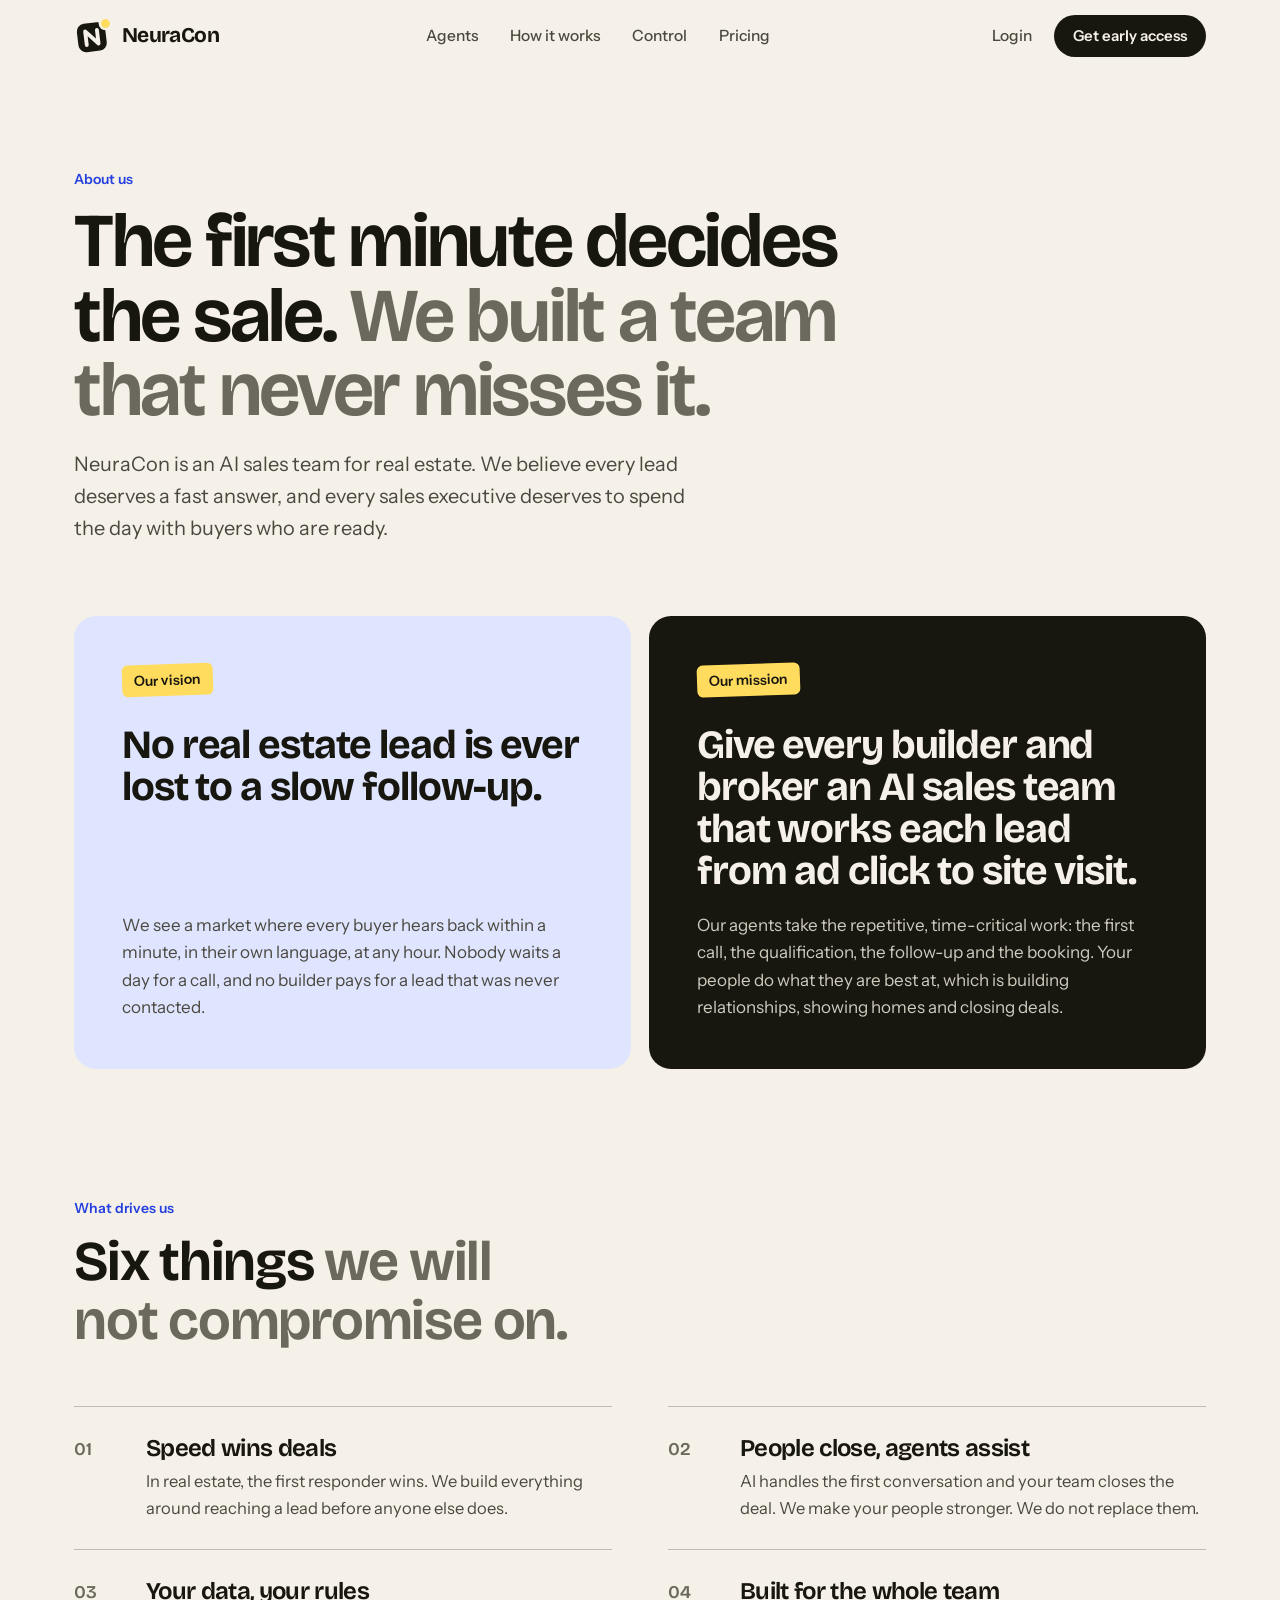
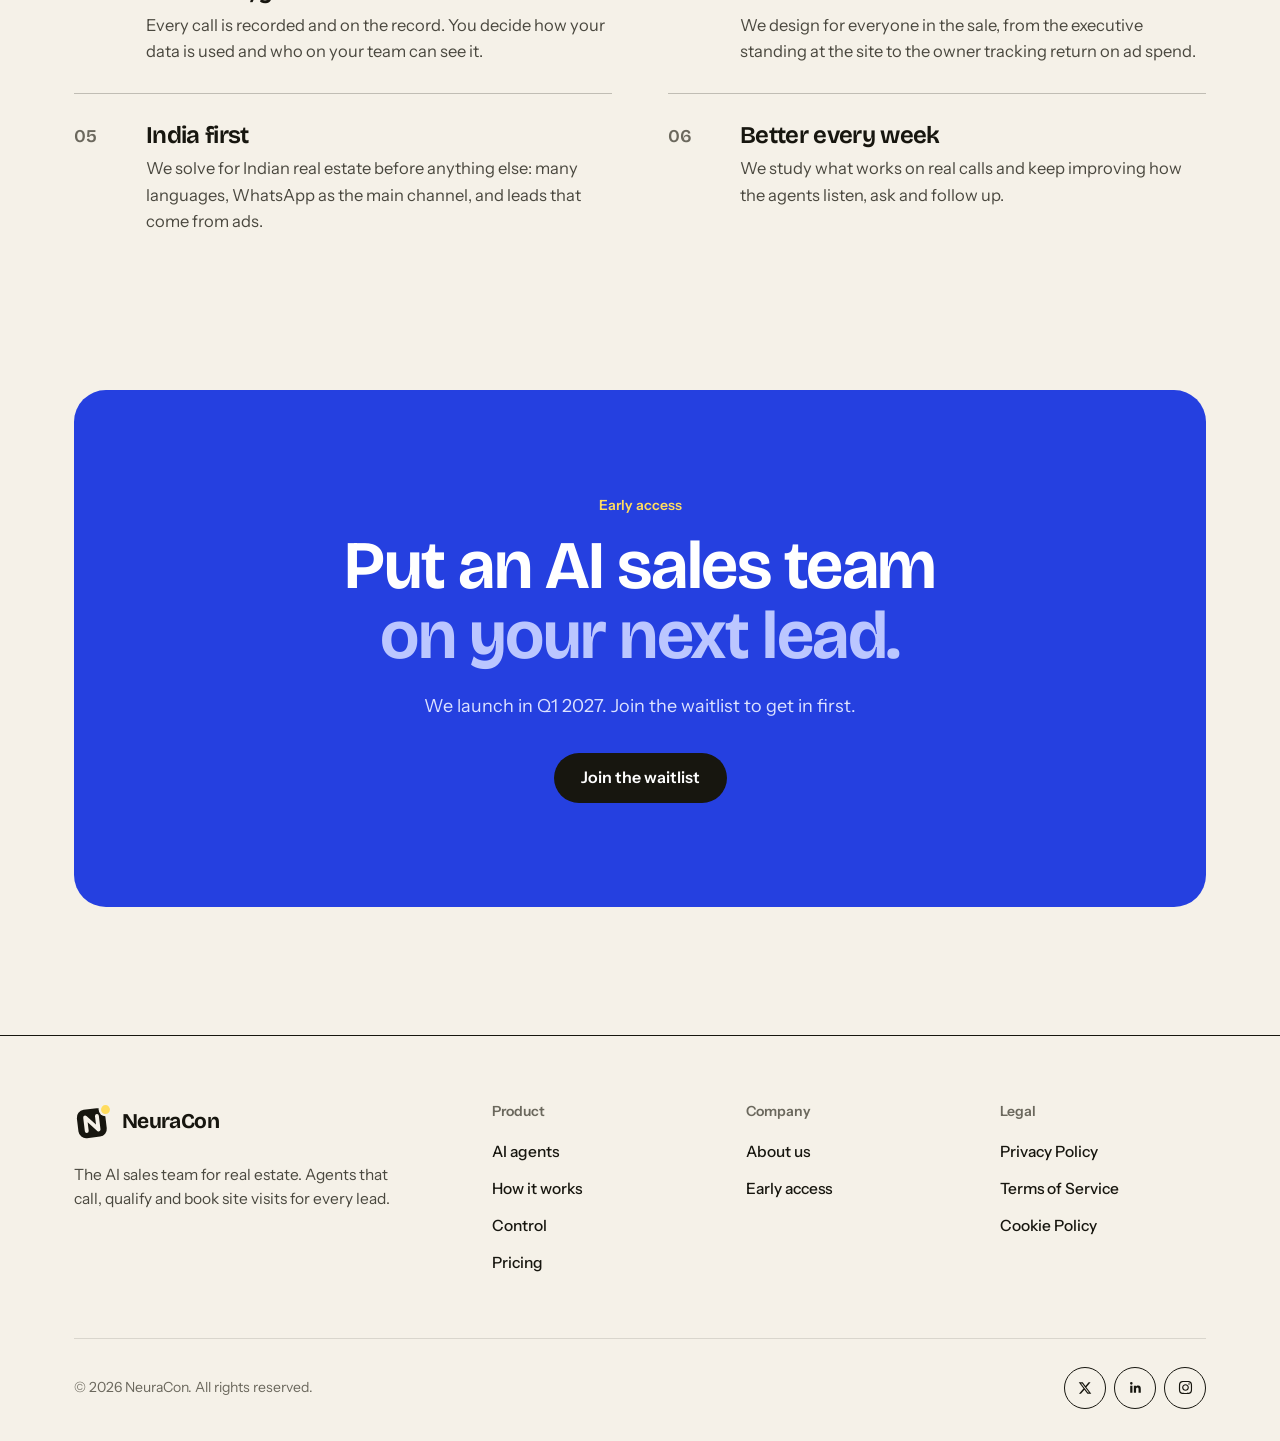
==== commit e3cc3cff: "v0.5 - more generous pricing, new About page - Pricing: higher call minute, lead and seat limits; al" ====
--- a/WebLanding/about.html
+++ b/WebLanding/about.html
@@ -4,7 +4,7 @@
   <meta charset="UTF-8">
   <meta name="viewport" content="width=device-width, initial-scale=1.0">
   <title>About Us | NeuraCon</title>
-  <meta name="description" content="Learn about NeuraCon's vision, mission, and the team building the future of AI-powered real estate sales.">
+  <meta name="description" content="NeuraCon is building an AI sales team for real estate. Our vision, our mission and how we work.">
   <meta name="theme-color" content="#F5F1E8">
   <link rel="icon" type="image/svg+xml" href="assets/images/favicon.svg">
   <link rel="icon" type="image/png" sizes="32x32" href="assets/images/favicon-32.png">
@@ -14,320 +14,237 @@
   <link href="https://fonts.googleapis.com/css2?family=Bricolage+Grotesque:opsz,wght@12..96,400..800&family=Instrument+Sans:wght@400;500;600&family=Caveat:wght@500;600&family=Geist+Mono:wght@400;500&display=swap" rel="stylesheet">
   <link rel="stylesheet" href="index.css">
   <style>
-    .page-hero {
-      padding: 160px 0 80px;
-      text-align: center;
-      position: relative;
-      z-index: 2;
-    }
-    .page-hero::before {
-      content: '';
-      position: absolute;
-      inset: 0;
-      background: radial-gradient(ellipse at 50% 30%, rgba(0, 102, 255, 0.1) 0%, transparent 60%);
-      pointer-events: none;
-    }
-    .about-section {
-      padding: 80px 0;
-      position: relative;
-      z-index: 2;
+    .about-hero {
+      padding: 168px 0 72px;
+    }
+    .about-hero .section-title {
+      font-size: clamp(2.5rem, 6vw, 4.75rem);
+      line-height: 0.98;
+      letter-spacing: -0.03em;
+      max-width: 940px;
+    }
+    .about-hero .section-subtitle {
+      max-width: 620px;
+      font-size: 1.25rem;
     }
     .vm-grid {
       display: grid;
       grid-template-columns: 1fr 1fr;
-      gap: 32px;
-      margin-top: 60px;
+      gap: 18px;
     }
     .vm-card {
-      padding: 48px 40px;
-      position: relative;
-      overflow: hidden;
-    }
-    .vm-card::before {
-      content: '';
-      position: absolute;
-      top: 0;
-      left: 0;
-      width: 4px;
-      height: 100%;
-      border-radius: 2px;
-    }
-    .vm-card.vision::before {
-      background: linear-gradient(180deg, var(--accent-blue), var(--accent-purple));
-    }
-    .vm-card.mission::before {
-      background: linear-gradient(180deg, var(--accent-teal), var(--accent-blue));
-    }
-    .vm-icon {
-      width: 56px;
-      height: 56px;
-      border-radius: 14px;
       display: flex;
-      align-items: center;
-      justify-content: center;
-      margin-bottom: 24px;
-    }
-    .vm-card.vision .vm-icon {
-      background: rgba(0, 102, 255, 0.12);
-      border: 1px solid rgba(0, 102, 255, 0.2);
-    }
-    .vm-card.mission .vm-icon {
-      background: rgba(0, 212, 170, 0.12);
-      border: 1px solid rgba(0, 212, 170, 0.2);
-    }
-    .vm-card h3 {
+      flex-direction: column;
+      padding: clamp(28px, 4vw, 48px);
+      border-radius: var(--border-radius-lg);
+      background: var(--tint-blue);
+    }
+    .vm-card.mission {
+      --text-primary: #F5F1E8;
+      --text-secondary: #CFCBBE;
+      background: var(--ink);
+      color: var(--text-primary);
+    }
+    .vm-tag {
+      align-self: flex-start;
+      padding: 5px 12px;
+      margin-bottom: 28px;
+      border-radius: 6px;
+      background: var(--marker);
+      font-size: 0.875rem;
+      font-weight: 600;
+      color: var(--ink);
+      transform: rotate(-2deg);
+    }
+    .vm-card h2 {
+      font-family: var(--font-display);
+      font-size: clamp(1.75rem, 3.2vw, 2.5rem);
+      font-weight: 700;
+      letter-spacing: -0.028em;
+      line-height: 1.05;
+      margin-bottom: 20px;
+      text-wrap: balance;
+    }
+    .vm-card p {
+      color: var(--text-secondary);
+      font-size: 1.0625rem;
+      line-height: 1.6;
+      margin-top: auto;
+    }
+    .values {
+      display: grid;
+      grid-template-columns: 1fr 1fr;
+      column-gap: 56px;
+    }
+    .value {
+      display: grid;
+      grid-template-columns: 56px minmax(0, 1fr);
+      gap: 8px 16px;
+      padding: 28px 0;
+      border-top: 1px solid var(--line-strong);
+    }
+    .value span {
+      font-family: var(--font-display);
+      font-size: 1.125rem;
+      font-weight: 600;
+      color: var(--text-muted);
+      line-height: 1.6;
+    }
+    .value h3 {
       font-family: var(--font-display);
       font-size: 1.5rem;
-      font-weight: 700;
-      margin-bottom: 16px;
-    }
-    .vm-card p {
+      font-weight: 650;
+      letter-spacing: -0.028em;
+      line-height: 1.15;
+      margin-bottom: 6px;
+    }
+    .value p {
       color: var(--text-secondary);
-      line-height: 1.8;
-      font-size: 1.05rem;
-    }
-    .values-grid {
-      display: grid;
-      grid-template-columns: repeat(3, 1fr);
-      gap: 24px;
-      margin-top: 60px;
-    }
-    .value-card {
-      padding: 36px 28px;
-      text-align: center;
-    }
-    .value-icon {
-      width: 48px;
-      height: 48px;
-      border-radius: 12px;
-      background: var(--gradient-glow);
-      border: 1px solid var(--bg-glass-border);
-      display: flex;
-      align-items: center;
-      justify-content: center;
-      margin: 0 auto 20px;
-    }
-    .value-card h4 {
-      font-family: var(--font-display);
-      font-size: 1.1rem;
-      font-weight: 600;
-      margin-bottom: 10px;
-    }
-    .value-card p {
-      color: var(--text-secondary);
-      font-size: 0.9rem;
-      line-height: 1.7;
-    }
-    .team-section {
-      padding: 100px 0;
-      text-align: center;
-      position: relative;
-      z-index: 2;
-    }
-    .team-reveal-card {
-      max-width: 600px;
-      margin: 60px auto 0;
-      padding: 60px 48px;
-      text-align: center;
-      position: relative;
-      overflow: hidden;
-    }
-    .team-reveal-card::before {
-      content: '';
-      position: absolute;
-      inset: 0;
-      background: radial-gradient(circle at 50% 0%, rgba(124, 58, 237, 0.08) 0%, transparent 70%);
-      pointer-events: none;
-    }
-    .team-pulse {
-      width: 80px;
-      height: 80px;
-      border-radius: 50%;
-      background: var(--gradient-primary);
-      display: flex;
-      align-items: center;
-      justify-content: center;
-      margin: 0 auto 28px;
-      position: relative;
-      animation: pulse 2s infinite;
-    }
-    .team-pulse svg {
-      color: white;
-    }
-    .team-reveal-card h3 {
-      font-family: var(--font-display);
-      font-size: 1.6rem;
-      font-weight: 700;
-      margin-bottom: 16px;
-    }
-    .team-reveal-card p {
-      color: var(--text-secondary);
-      line-height: 1.8;
-      font-size: 1.05rem;
-    }
-    .team-cta {
-      margin-top: 32px;
-    }
-    .back-link {
-      display: flex;
-      width: fit-content;
-      align-items: center;
-      gap: 8px;
-      color: var(--text-secondary);
-      font-size: 0.9rem;
-      margin: 0 auto 24px;
-      transition: var(--transition-fast);
-    }
-    .back-link:hover {
-      color: var(--text-primary);
-    }
-    @media (max-width: 768px) {
-      .vm-grid, .values-grid {
-        grid-template-columns: 1fr;
-      }
+      font-size: 1.0313rem;
+      line-height: 1.6;
+    }
+    .about-cta .btn {
+      background: var(--ink);
+      color: #FFFFFF;
+    }
+    .about-cta .btn:hover {
+      background: var(--marker);
+      color: var(--ink);
+    }
+    @media (max-width: 860px) {
+      .vm-grid, .values { grid-template-columns: 1fr; }
+      .about-hero { padding: 128px 0 48px; }
     }
   </style>
 </head>
 <body>
 
-  <canvas id="particles-canvas"></canvas>
+  <a href="#main" class="skip-link">Skip to content</a>
 
   <!-- NAVBAR -->
-  <nav class="navbar" id="navbar">
+  <nav class="navbar" id="navbar" aria-label="Primary">
     <div class="container">
       <a href="index.html" class="navbar-logo">
-        <img src="assets/images/logo-mark.svg" alt="NeuraCon Icon">
-        <span class="gradient-text">NeuraCon</span>
+        <img src="assets/images/logo-mark.svg" alt="" width="38" height="38">
+        <span>NeuraCon</span>
       </a>
       <div class="nav-links" id="navLinks">
-        <a href="index.html#features">Features</a>
-        <a href="index.html#how-it-works">How It Works</a>
+        <a href="index.html#features">Agents</a>
+        <a href="index.html#how-it-works">How it works</a>
+        <a href="index.html#control">Control</a>
         <a href="index.html#pricing">Pricing</a>
-        <a href="index.html#contact">Contact</a>
       </div>
       <div class="nav-cta">
         <a href="login.html" class="nav-login">Login</a>
-        <a href="index.html#waitlist" class="btn btn-primary btn-sm">Get Early Access</a>
-      </div>
-      <div class="hamburger" id="hamburger" onclick="toggleMobile()">
+        <a href="index.html#waitlist" class="btn btn-primary btn-sm">Get early access</a>
+      </div>
+      <button type="button" class="hamburger" id="hamburger" onclick="toggleMobile()" aria-label="Toggle menu" aria-controls="navLinks" aria-expanded="false">
         <span></span><span></span><span></span>
-      </div>
+      </button>
     </div>
   </nav>
 
+  <main id="main">
+
   <!-- PAGE HERO -->
-  <section class="page-hero">
-    <div class="container">
-      <a href="index.html" class="back-link">
-        <svg width="16" height="16" fill="none" stroke="currentColor" stroke-width="2" viewBox="0 0 24 24"><path d="M19 12H5M12 19l-7-7 7-7"/></svg>
-        Back to Home
-      </a>
-      <span class="section-label">About Us</span>
-      <h1 class="section-title" style="font-size: clamp(2.2rem, 4.5vw, 3.5rem);">Building the Future of <span class="gradient-text">Real Estate Sales</span></h1>
-      <p class="section-subtitle" style="margin: 0 auto; max-width: 640px;">
-        We believe every lead deserves a timely response, every sales executive deserves better tools, and every deal deserves to close faster.
+  <section class="about-hero">
+    <div class="container">
+      <span class="section-label">About us</span>
+      <h1 class="section-title">The first minute decides the sale. <em>We built a team that never misses it.</em></h1>
+      <p class="section-subtitle">
+        NeuraCon is an AI sales team for real estate. We believe every lead deserves a fast answer,
+        and every sales executive deserves to spend the day with buyers who are ready.
       </p>
     </div>
   </section>
 
   <!-- VISION & MISSION -->
-  <section class="about-section">
+  <section class="section" style="padding-top: 0;">
     <div class="container">
       <div class="vm-grid">
-        <div class="vm-card glass-card vision">
-          <div class="vm-icon">
-            <svg width="28" height="28" fill="none" stroke="#0066FF" stroke-width="1.5" viewBox="0 0 24 24"><path d="M1 12s4-8 11-8 11 8 11 8-4 8-11 8-11-8-11-8z"/><circle cx="12" cy="12" r="3"/></svg>
-          </div>
-          <h3>Our Vision</h3>
-          <p>To create a world where no real estate lead is ever lost to slow follow-ups. We envision a future where AI handles the repetitive, time-sensitive tasks, so sales executives can focus on what they do best: building relationships, showing properties, and closing deals.</p>
-        </div>
-
-        <div class="vm-card glass-card mission">
-          <div class="vm-icon">
-            <svg width="28" height="28" fill="none" stroke="#00D4AA" stroke-width="1.5" viewBox="0 0 24 24"><path d="M22 11.08V12a10 10 0 11-5.93-9.14"/><path d="M22 4L12 14.01l-3-3"/></svg>
-          </div>
-          <h3>Our Mission</h3>
-          <p>To empower real estate businesses with AI-powered tools that respond to leads instantly, qualify them intelligently, and drive them to property visits, transforming how the industry sells, one conversation at a time.</p>
-        </div>
-      </div>
-    </div>
-  </section>
-
-  <!-- CORE VALUES -->
-  <section class="about-section" style="padding-top: 0;">
-    <div class="container">
-      <div style="text-align: center;">
-        <span class="section-label">What Drives Us</span>
-        <h2 class="section-title">Our Core <span class="gradient-text">Values</span></h2>
-      </div>
-
-      <div class="values-grid">
-        <div class="value-card glass-card">
-          <div class="value-icon">
-            <svg width="22" height="22" fill="none" stroke="#0066FF" stroke-width="1.5" viewBox="0 0 24 24"><path d="M13 2L3 14h9l-1 8 10-12h-9l1-8z"/></svg>
-          </div>
-          <h4>Speed Wins Deals</h4>
-          <p>In real estate, the first responder wins. We build everything around getting to leads faster than anyone else.</p>
-        </div>
-
-        <div class="value-card glass-card">
-          <div class="value-icon">
-            <svg width="22" height="22" fill="none" stroke="#7C3AED" stroke-width="1.5" viewBox="0 0 24 24"><path d="M12 22s8-4 8-10V5l-8-3-8 3v7c0 6 8 10 8 10z"/></svg>
-          </div>
-          <h4>Trust & Transparency</h4>
-          <p>Your data, your rules. We handle every piece of information with the highest standards of security and ethics.</p>
-        </div>
-
-        <div class="value-card glass-card">
-          <div class="value-icon">
-            <svg width="22" height="22" fill="none" stroke="#00D4AA" stroke-width="1.5" viewBox="0 0 24 24"><path d="M17 21v-2a4 4 0 00-4-4H5a4 4 0 00-4 4v2"/><circle cx="9" cy="7" r="4"/><path d="M23 21v-2a4 4 0 00-3-3.87M16 3.13a4 4 0 010 7.75"/></svg>
-          </div>
-          <h4>Built for Teams</h4>
-          <p>We design for the entire sales team, from the on-ground executive to the business owner tracking ROI.</p>
-        </div>
-
-        <div class="value-card glass-card">
-          <div class="value-icon">
-            <svg width="22" height="22" fill="none" stroke="#EC4899" stroke-width="1.5" viewBox="0 0 24 24"><path d="M21 15a2 2 0 01-2 2H7l-4 4V5a2 2 0 012-2h14a2 2 0 012 2z"/></svg>
-          </div>
-          <h4>Human + AI Together</h4>
-          <p>AI handles the first conversation. Humans close the deal. We amplify your team, never replace them.</p>
-        </div>
-
-        <div class="value-card glass-card">
-          <div class="value-icon">
-            <svg width="22" height="22" fill="none" stroke="#F59E0B" stroke-width="1.5" viewBox="0 0 24 24"><path d="M12 2L2 7l10 5 10-5-10-5zM2 17l10 5 10-5M2 12l10 5 10-5"/></svg>
-          </div>
-          <h4>Continuous Improvement</h4>
-          <p>Every interaction makes our AI smarter. We learn and iterate relentlessly to deliver better outcomes.</p>
-        </div>
-
-        <div class="value-card glass-card">
-          <div class="value-icon">
-            <svg width="22" height="22" fill="none" stroke="#0066FF" stroke-width="1.5" viewBox="0 0 24 24"><path d="M12 22c5.523 0 10-4.477 10-10S17.523 2 12 2 2 6.477 2 12s4.477 10 10 10z"/><path d="M2 12h20M12 2a15.3 15.3 0 014 10 15.3 15.3 0 01-4 10 15.3 15.3 0 01-4-10 15.3 15.3 0 014-10z"/></svg>
-          </div>
-          <h4>India-First, Global Ambition</h4>
-          <p>We solve for Indian real estate first (multilingual, WhatsApp-native, ad-integrated), then scale globally.</p>
-        </div>
-      </div>
-    </div>
-  </section>
-
-  <!-- TEAM -->
-  <section class="team-section">
-    <div class="container">
-      <span class="section-label">The Team</span>
-      <h2 class="section-title">Meet the People Behind <span class="gradient-text">NeuraCon</span></h2>
-
-      <div class="team-reveal-card glass-card">
-        <div class="team-pulse">
-          <svg width="32" height="32" fill="none" stroke="white" stroke-width="1.5" viewBox="0 0 24 24"><path d="M17 21v-2a4 4 0 00-4-4H5a4 4 0 00-4 4v2"/><circle cx="9" cy="7" r="4"/><path d="M23 21v-2a4 4 0 00-3-3.87M16 3.13a4 4 0 010 7.75"/></svg>
-        </div>
-        <h3>Revealing Soon</h3>
-        <p>Our team of AI engineers, real estate industry experts, and product builders is hard at work crafting NeuraCon. We'll introduce ourselves properly when we launch.</p>
-      </div>
-    </div>
-  </section>
+        <article class="vm-card vision reveal">
+          <span class="vm-tag">Our vision</span>
+          <h2>No real estate lead is ever lost to a slow follow-up.</h2>
+          <p>We see a market where every buyer hears back within a minute, in their own language, at any hour. Nobody waits a day for a call, and no builder pays for a lead that was never contacted.</p>
+        </article>
+
+        <article class="vm-card mission reveal">
+          <span class="vm-tag">Our mission</span>
+          <h2>Give every builder and broker an AI sales team that works each lead from ad click to site visit.</h2>
+          <p>Our agents take the repetitive, time-critical work: the first call, the qualification, the follow-up and the booking. Your people do what they are best at, which is building relationships, showing homes and closing deals.</p>
+        </article>
+      </div>
+    </div>
+  </section>
+
+  <!-- HOW WE WORK -->
+  <section class="section" style="padding-top: 0;">
+    <div class="container">
+      <div class="section-head reveal">
+        <span class="section-label">What drives us</span>
+        <h2 class="section-title">Six things <em>we will not compromise on.</em></h2>
+      </div>
+
+      <div class="values">
+        <article class="value reveal">
+          <span>01</span>
+          <div>
+            <h3>Speed wins deals</h3>
+            <p>In real estate, the first responder wins. We build everything around reaching a lead before anyone else does.</p>
+          </div>
+        </article>
+        <article class="value reveal">
+          <span>02</span>
+          <div>
+            <h3>People close, agents assist</h3>
+            <p>AI handles the first conversation and your team closes the deal. We make your people stronger. We do not replace them.</p>
+          </div>
+        </article>
+        <article class="value reveal">
+          <span>03</span>
+          <div>
+            <h3>Your data, your rules</h3>
+            <p>Every call is recorded and on the record. You decide how your data is used and who on your team can see it.</p>
+          </div>
+        </article>
+        <article class="value reveal">
+          <span>04</span>
+          <div>
+            <h3>Built for the whole team</h3>
+            <p>We design for everyone in the sale, from the executive standing at the site to the owner tracking return on ad spend.</p>
+          </div>
+        </article>
+        <article class="value reveal">
+          <span>05</span>
+          <div>
+            <h3>India first</h3>
+            <p>We solve for Indian real estate before anything else: many languages, WhatsApp as the main channel, and leads that come from ads.</p>
+          </div>
+        </article>
+        <article class="value reveal">
+          <span>06</span>
+          <div>
+            <h3>Better every week</h3>
+            <p>We study what works on real calls and keep improving how the agents listen, ask and follow up.</p>
+          </div>
+        </article>
+      </div>
+    </div>
+  </section>
+
+  <!-- CTA -->
+  <section class="cta-section">
+    <div class="container">
+      <div class="cta-inner about-cta reveal">
+        <span class="section-label">Early access</span>
+        <h2 class="section-title">Put an AI sales team <em>on your next lead.</em></h2>
+        <p class="section-subtitle">We launch in Q1 2027. Join the waitlist to get in first.</p>
+        <a href="index.html#waitlist" class="btn">Join the waitlist</a>
+      </div>
+    </div>
+  </section>
+
+  </main>
 
   <!-- FOOTER -->
   <footer class="footer" id="contact">
@@ -335,22 +252,22 @@
       <div class="footer-grid">
         <div class="footer-brand">
           <a href="index.html" class="navbar-logo">
-            <img src="assets/images/logo-mark.svg" alt="NeuraCon Icon">
-            <span class="gradient-text">NeuraCon</span>
+            <img src="assets/images/logo-mark.svg" alt="" width="38" height="38">
+            <span>NeuraCon</span>
           </a>
-          <p>AI-powered sales platform for real estate. Automate lead follow-ups, qualify buyers with AI, and close more deals.</p>
+          <p>The AI sales team for real estate. Agents that call, qualify and book site visits for every lead.</p>
         </div>
         <div class="footer-col">
           <h4>Product</h4>
-          <a href="index.html#features">AI Voice Agent</a>
-          <a href="index.html#features">WhatsApp Automation</a>
-          <a href="index.html#features">Lead Scoring</a>
+          <a href="index.html#features">AI agents</a>
+          <a href="index.html#how-it-works">How it works</a>
+          <a href="index.html#control">Control</a>
           <a href="index.html#pricing">Pricing</a>
         </div>
         <div class="footer-col">
           <h4>Company</h4>
-          <a href="about.html">About Us</a>
-          <a href="index.html#contact">Contact</a>
+          <a href="about.html">About us</a>
+          <a href="index.html#waitlist">Early access</a>
         </div>
         <div class="footer-col">
           <h4>Legal</h4>
@@ -361,6 +278,11 @@
       </div>
       <div class="footer-bottom">
         <p>&copy; 2026 NeuraCon. All rights reserved.</p>
+        <div class="footer-socials">
+          <a href="#" aria-label="X (Twitter)"><svg width="14" height="14" viewBox="0 0 24 24" fill="currentColor" aria-hidden="true"><path d="M18.244 2.25h3.308l-7.227 8.26 8.502 11.24H16.17l-5.214-6.817L4.99 21.75H1.68l7.73-8.835L1.254 2.25H8.08l4.713 6.231zm-1.161 17.52h1.833L7.084 4.126H5.117z"/></svg></a>
+          <a href="#" aria-label="LinkedIn"><svg width="15" height="15" viewBox="0 0 24 24" fill="currentColor" aria-hidden="true"><path d="M20.447 20.452h-3.554v-5.569c0-1.328-.027-3.037-1.852-3.037-1.853 0-2.136 1.445-2.136 2.939v5.667H9.351V9h3.414v1.561h.046c.477-.9 1.637-1.85 3.37-1.85 3.601 0 4.267 2.37 4.267 5.455v6.286zM5.337 7.433a2.062 2.062 0 1 1 0-4.124 2.062 2.062 0 0 1 0 4.124zM7.119 20.452H3.555V9h3.564v11.452z"/></svg></a>
+          <a href="#" aria-label="Instagram"><svg width="15" height="15" viewBox="0 0 448 512" fill="currentColor" aria-hidden="true"><path d="M224.1 141c-63.6 0-114.9 51.3-114.9 114.9s51.3 114.9 114.9 114.9S339 319.5 339 255.9 287.7 141 224.1 141zm0 189.6c-41.1 0-74.7-33.5-74.7-74.7s33.5-74.7 74.7-74.7 74.7 33.5 74.7 74.7-33.6 74.7-74.7 74.7zm146.4-194.3c0 14.9-12 26.8-26.8 26.8-14.9 0-26.8-12-26.8-26.8s12-26.8 26.8-26.8 26.8 12 26.8 26.8zm76.1 27.2c-1.7-35.9-9.9-67.7-36.2-93.9-26.2-26.2-58-34.4-93.9-36.2-37-2.1-147.9-2.1-184.9 0-35.8 1.7-67.6 9.9-93.9 36.1s-34.4 58-36.2 93.9c-2.1 37-2.1 147.9 0 184.9 1.7 35.9 9.9 67.7 36.2 93.9s58 34.4 93.9 36.2c37 2.1 147.9 2.1 184.9 0 35.9-1.7 67.7-9.9 93.9-36.2 26.2-26.2 34.4-58 36.2-93.9 2.1-37 2.1-147.8 0-184.8zM398.8 388c-7.8 19.6-22.9 34.7-42.6 42.6-29.5 11.7-99.5 9-132.1 9s-102.7 2.6-132.1-9c-19.6-7.8-34.7-22.9-42.6-42.6-11.7-29.5-9-99.5-9-132.1s-2.6-102.7 9-132.1c7.8-19.6 22.9-34.7 42.6-42.6 29.5-11.7 99.5-9 132.1-9s102.7-2.6 132.1 9c19.6 7.8 34.7 22.9 42.6 42.6 11.7 29.5 9 99.5 9 132.1s2.7 102.7-9 132.1z"/></svg></a>
+        </div>
       </div>
     </div>
   </footer>
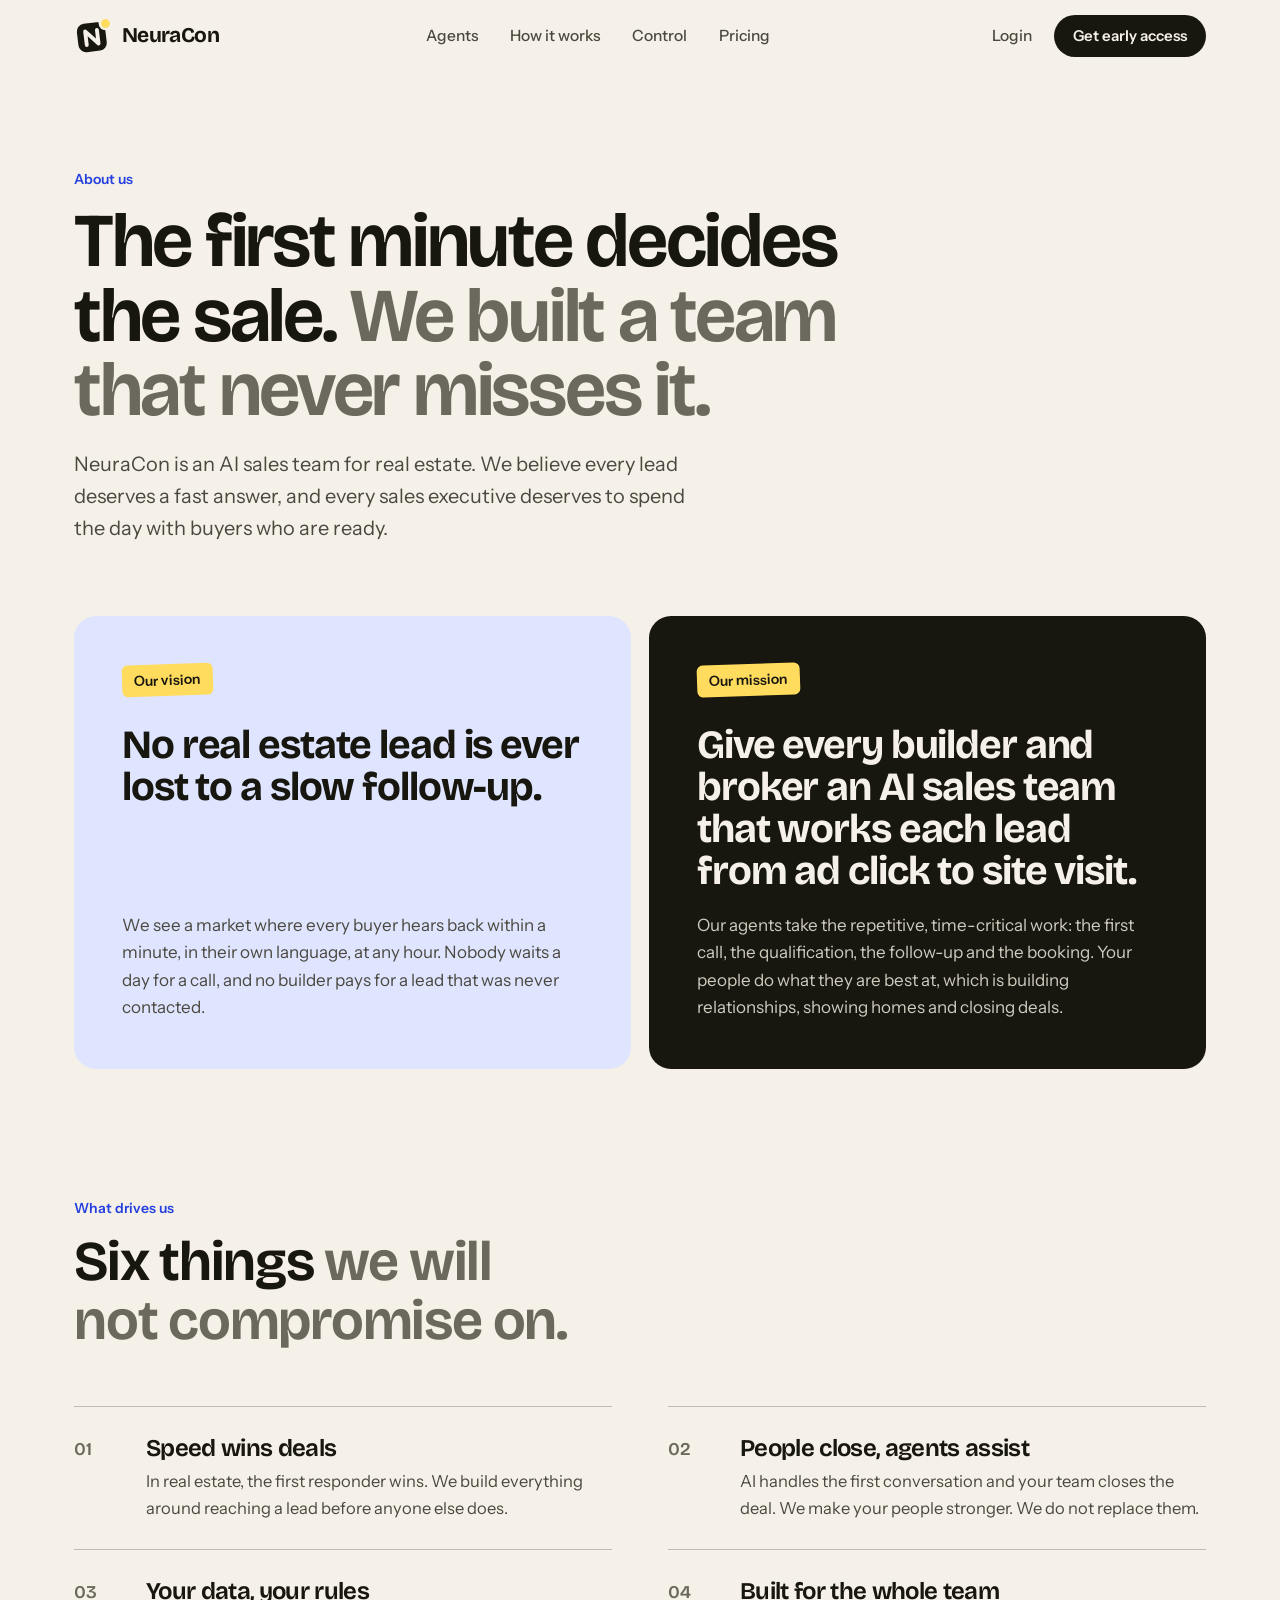
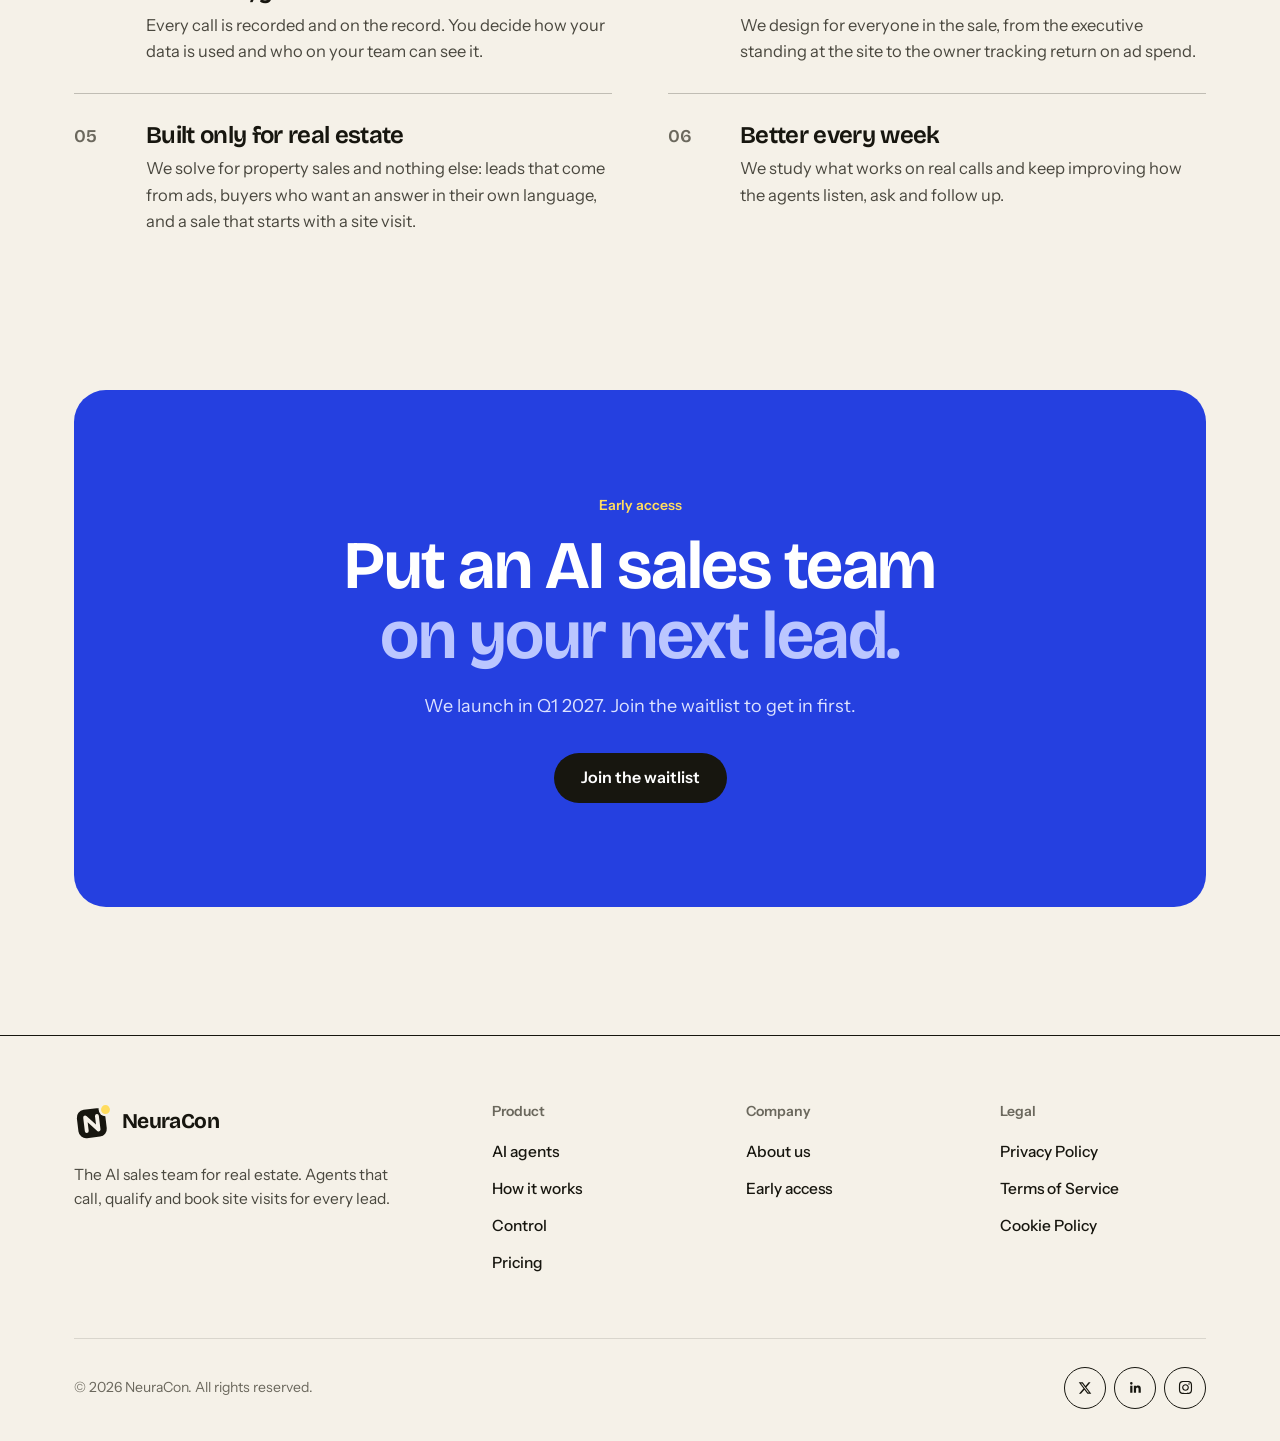
==== commit ff1b1b62: "v0.6 - make the site global - Demo lead, transcript, currency and names are no longer India specific" ====
--- a/WebLanding/about.html
+++ b/WebLanding/about.html
@@ -217,8 +217,8 @@
         <article class="value reveal">
           <span>05</span>
           <div>
-            <h3>India first</h3>
-            <p>We solve for Indian real estate before anything else: many languages, WhatsApp as the main channel, and leads that come from ads.</p>
+            <h3>Built only for real estate</h3>
+            <p>We solve for property sales and nothing else: leads that come from ads, buyers who want an answer in their own language, and a sale that starts with a site visit.</p>
           </div>
         </article>
         <article class="value reveal">
